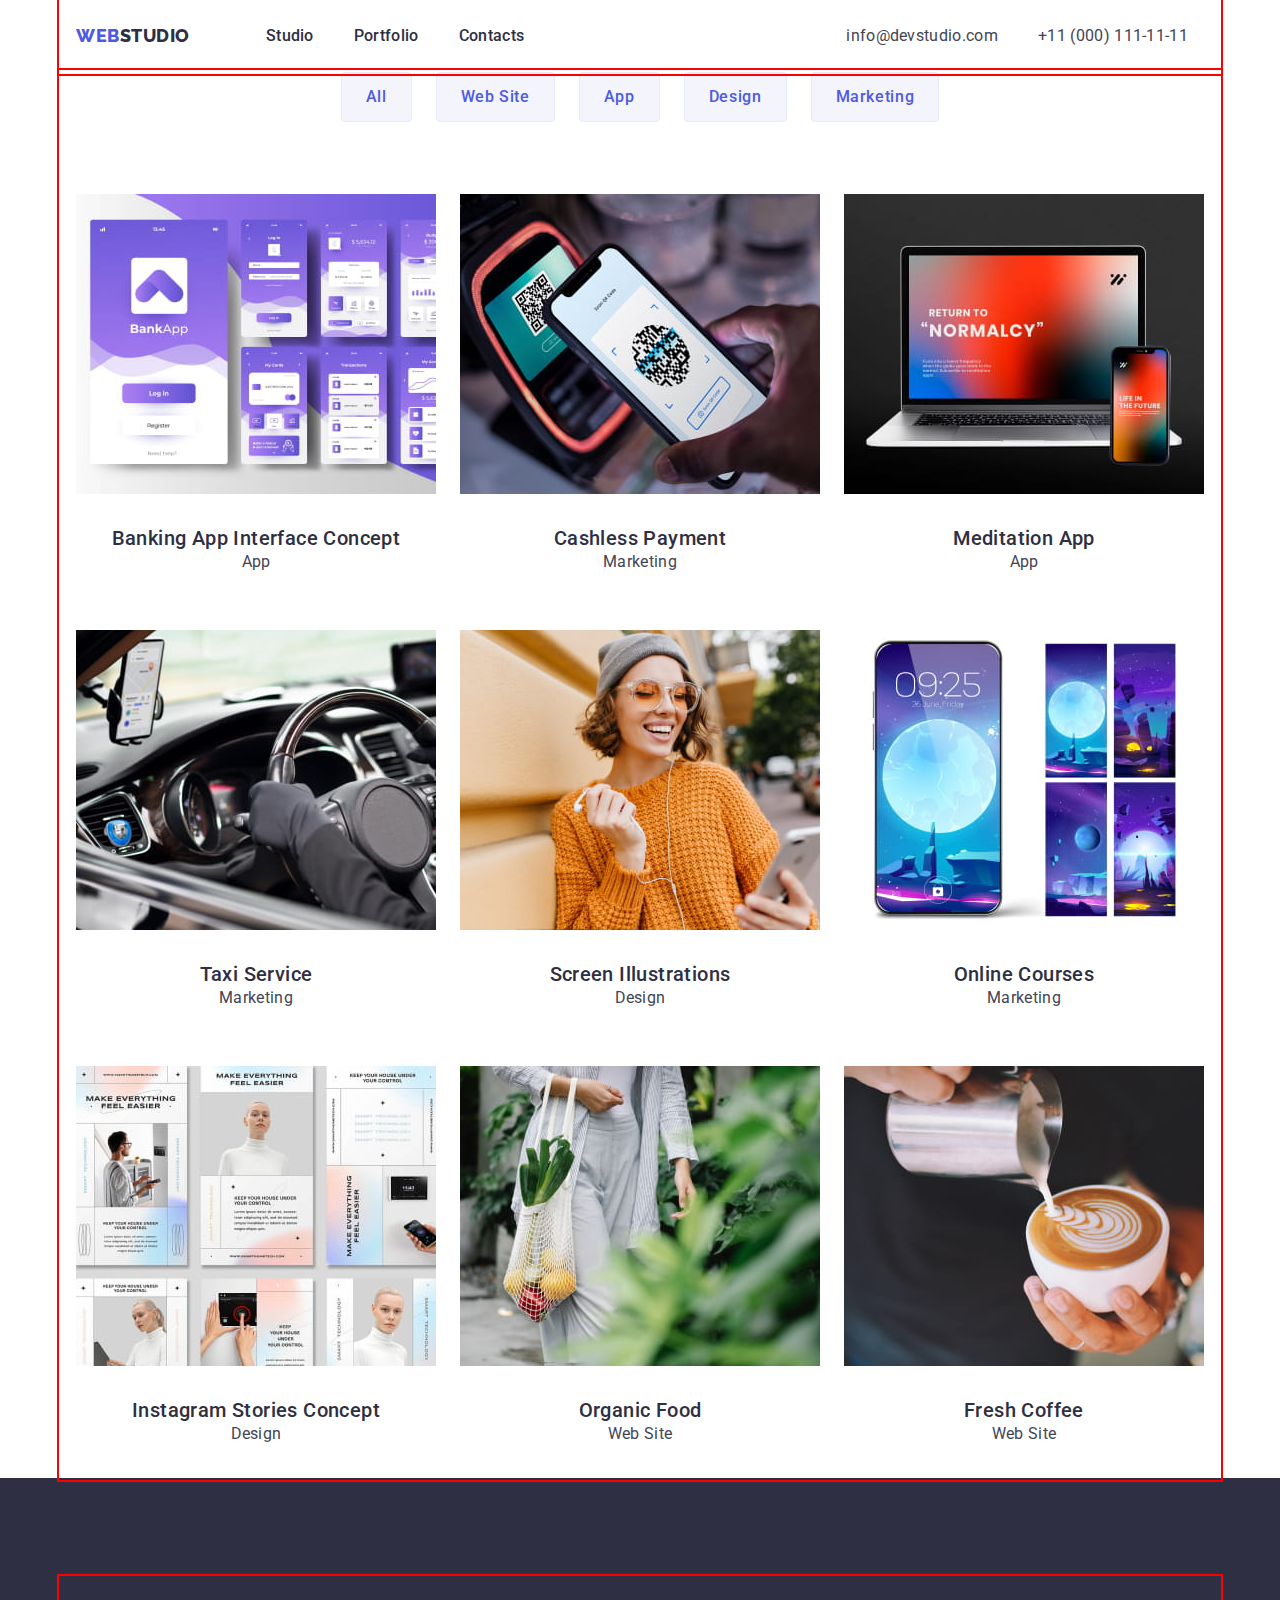
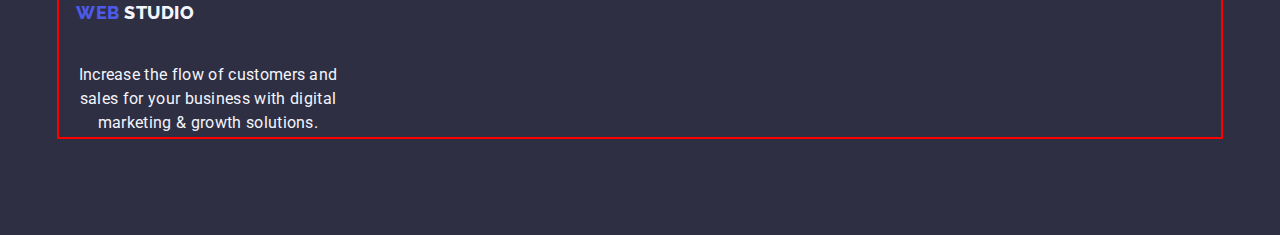
==== portfolio.html @ 3cdb034f "change4" ====
<!DOCTYPE html>
<html lang="en">
  <head>
    <meta charset="UTF-8" />
    <meta http-equiv="X-UA-Compatible" content="IE=edge" />
    <meta name="viewport" content="width=device-width, initial-scale=1.0" />
    <title>Portfolio</title>
    <link rel="stylesheet" href="./css/styles.css" />
    <link rel="preconnect" href="https://fonts.googleapis.com" />
    <link rel="preconnect" href="https://fonts.gstatic.com" crossorigin />
    <link
      href="https://fonts.googleapis.com/css2?family=Raleway:wght@800&family=Roboto:wght@400;500;700;900&display=swap"
      rel="stylesheet"
    />
    <link
      rel="stylesheet"
      href="https://cdnjs.cloudflare.com/ajax/libs/modern-normalize/1.1.0/modern-normalize.min.css"
    />
    <link rel="stylesheet" href="./css/styles.css" />
  </head>
  <body>
    <!-- header -->

    <header class="header">
      <div class="container header-container">
        <nav class="navigation">
          <a class="logo link" href="./index.html"
            >Web <span class="logo-name-two-part">Studio</span>
          </a>
          <ul class="list menu">
            <li><a class="link menu-item" href="./index.html">Studio</a></li>
            <li>
              <a class="link menu-item" href="./portfolio.html">Portfolio</a>
            </li>
            <li><a class="link menu-item" href="">Contacts</a></li>
          </ul>
        </nav>
        <address class="address">
          <ul class="list address-menu">
            <li>
              <a class="link address-menu-item" href="mailto:info@devstudio.com"
                >info@devstudio.com</a
              >
            </li>
            <li>
              <a class="link address-menu-item" href="tel:+110001111111"
                >+11 (000) 111-11-11</a
              >
            </li>
          </ul>
        </address>
      </div>
    </header>

    <!-- main content -->
    <main>
      <!-- what we can to do -->

      <section class="what-we-can-to-do section">
        <div class="container">
          <h1 class="subtitle-one" hidden>What we can to do</h1>
          <ul class="list menu-button">
            <li><button class="menu-button-item" type="button">All</button></li>
            <li>
              <button class="menu-button-item" type="button">Web Site</button>
            </li>
            <li><button class="menu-button-item" type="button">App</button></li>
            <li>
              <button class="menu-button-item" type="button">Design</button>
            </li>
            <li>
              <button class="menu-button-item" type="button">Marketing</button>
            </li>
          </ul>
          <!-- list one  -->
          <ul class="list card-set-menu portfolio-menu">
            <li class="card-set-item portfolio-item">
              <a class="link portfolio-link" href="./portfolio.html"
                ><img
                  src="./images/list-one/banking-app.jpg"
                  alt="banking-app"
                  width="360"
                  height="300"
                />
              </a>
              <div class="description-cards">
                <h2 class="subtitle-two">Banking App Interface Concept</h2>
                <p class="description">App</p>
              </div>
            </li>
            <li class="card-set-item portfolio-item">
              <a class="link portfolio-link" href="./portfolio.html"
                ><img
                  src="./images/list-one/cashless-payment.jpg"
                  alt="mobil phone and terminal"
                  width="360"
                  height="300"
                />
              </a>
              <div class="description-cards">
                <h2 class="subtitle-two">Cashless Payment</h2>
                <p class="description">Marketing</p>
              </div>
            </li>
            <li class="card-set-item portfolio-item">
              <a class="link portfolio-link" href="./portfolio.html"
                ><img
                  src="./images/list-one/meditation-app.jpg"
                  alt="computer and phone"
                  width="360"
                  height="300"
                />
              </a>
              <div class="description-cards">
                <h2 class="subtitle-two">Meditation App</h2>
                <p class="description">App</p>
              </div>
            </li>
            <!-- list two -->
            <li class="card-set-item portfolio-item">
              <a class="link" href="./portfolio.html"
                ><img
                  src="./images/list-two/taxi-service.jpg"
                  alt="taxi"
                  width="360"
                  height="300"
                />
              </a>
              <div class="description-cards">
                <h2 class="subtitle-two">Taxi Service</h2>
                <p class="description">Marketing</p>
              </div>
            </li>
            <li class="card-set-item portfolio-item">
              <a class="link" href="./portfolio.html"
                ><img
                  src="./images/list-two/screen-illustrations.jpg"
                  alt="mobil phone"
                  width="360"
                  height="300"
                />
              </a>
              <div class="description-cards">
                <h2 class="subtitle-two">Screen Illustrations</h2>
                <p class="description">Design</p>
              </div>
            </li>
            <li class="card-set-item portfolio-item">
              <a class="link" href="./portfolio.html"
                ><img
                  src="./images/list-two/online-courses.jpg"
                  alt="woman with phonewidtn "
                  width="360"
                  height="300"
                />
              </a>
              <div class="description-cards">
                <h2 class="subtitle-two">Online Courses</h2>
                <p class="description">Marketing</p>
              </div>
            </li>
            <!-- list three -->
            <li class="card-set-item portfolio-item">
              <a class="link" href="./portfolio.html"
                ><img
                  src="./images/list-three/instagram-stories-concept.jpg"
                  alt="insta stories"
                  width="360"
                  height="300"
                />
              </a>
              <div class="description-cards">
                <h2 class="subtitle-two">Instagram Stories Concept</h2>
                <p class="description">Design</p>
              </div>
            </li>
            <li class="card-set-item portfolio-item">
              <a class="link" href="./portfolio.html"
                ><img
                  src="./images/list-three/organic-food.jpg"
                  alt="woman with food"
                  width="360"
                  height="300"
                />
              </a>
              <div class="description-cards">
                <h2 class="subtitle-two">Organic Food</h2>
                <p class="description">Web Site</p>
              </div>
            </li>

            <li class="card-set-item portfolio-item">
              <a class="link" href="./portfolio.html"
                ><img
                  src="./images/list-three/fresh-coffee.jpg"
                  alt=" cup of cofee"
                  width="360"
                  height="300"
                />
              </a>
              <div class="description-cards">
                <h2 class="subtitle-two">Fresh Coffee</h2>
                <p class="description">Web Site</p>
              </div>
            </li>
          </ul>
        </div>
      </section>
    </main>
    <!-- footer -->

    <footer class="footer">
      <div class="container">
        <a class="link logo logo-footer" href="./index.html"
          >Web <span class="logo-name-two-part-down">Studio</span>
        </a>
        <p class="description description-footer">
          Increase the flow of customers and sales for your business with
          digital marketing & growth solutions.
        </p>
      </div>
    </footer>
  </body>
</html>
---- css/styles.css ----
:root {
  --primary-font: "Roboto", sans-serif;
  --primary-color: #434455;
  --accent-color: #404bbf;
  --background-color-site: #ffffff;
  --logo-color-part-one: #4d5ae5;
  --logo-color-part-two-top: #2e2f42;
  --logo-color-part-two-down: #f4f4fd;
  --background-color-hero-section: #2e2f42;
  --buttom-portfolio-text-color: #4d5ae5;
  --buttom-portfolio-background-color: #f4f4fd;
  --border-buttoms-color: #e7e9fc;
  --indent: 24px;
  --item: 3;
}
body {
  font-family: var(--primary-font);
  color: var(--primary-color);
  background-color: var(--background-color-site);
}
h1,
h2,
h3,
h4,
h5,
h6,
p {
  margin: 0;
}
img {
  display: block;
}
.list {
  list-style: none;
  padding: 0;
  margin: 0;
}

.link {
  text-decoration: none;
}
/********************************************************** components ****************************************************/

.card-set-menu {
  display: flex;
  flex-wrap: wrap;
  gap: var(--indent);
}
.card-set-item {
  flex-basis: calc((100%- var(--indent) * var(--item)-1) / (var(--item)));
}

.container {
  width: 1158px;
  padding-right: 15px;
  padding-left: 15px;
  margin: 0 auto;
  outline: 2px solid red;
  outline-offset: 2px;
}

.subtitle-second {
  font-weight: 700;
  font-size: 36px;
  line-height: 1.11;
  text-align: center;
  letter-spacing: 0.02em;
  text-transform: capitalize;
  color: var(--logo-color-part-two-top);
  margin-bottom: 72px;
}
.subtitle-three {
  font-weight: 500;
  font-size: 20px;
  line-height: 1.2;
  letter-spacing: 0.02em;
  color: var(--logo-color-part-two-top);
  margin-bottom: 8px;
  text-align: center;
}
.description {
  font-weight: 400;
  font-size: 16px;
  line-height: 1.5;
  letter-spacing: 0.02em;
  color: var(--primary-color);
  text-align: center;
}
.description-cards {
  padding-top: 32px;
  padding-bottom: 32px;
  padding-left: 16px;
  padding-right: 16px;
}
/* ********************************************************header ******************************************************/
.header-container {
  display: flex;
  align-items: center;
}
.header-container {
  display: flex;
  align-items: center;
  border-bottom: 1px var(--border-buttoms-color);
}

.logo {
  font-family: "Raleway", sans-serif;
  font-weight: 800;
  font-size: 18px;
  line-height: 1.17;
  display: flex;
  align-items: center;
  letter-spacing: 0.03em;
  text-transform: uppercase;
  color: var(--logo-color-part-one);
  padding-top: 24px;
  padding-bottom: 24px;
}
.logo-name-two-part {
  color: var(--logo-color-part-two-top);
}

.logo {
  display: flex;
  align-items: center;
  margin-right: 76px;
}

.navigation {
  display: flex;
  align-items: center;
  margin-right: 322px;
}
.menu {
  display: flex;
  align-items: center;
  gap: 40px;
  padding-top: 24px;
  padding-bottom: 24px;
}
.menu-item {
  font-weight: 500;
  font-style: normal;
  font-size: 16px;
  line-height: 1.5;
  letter-spacing: 0.02em;
  color: var(--background-color-hero-section);
}
.menu-item:hover,
.menu-item:focus {
  color: var(--accent-color);
}

.address {
  font-style: normal;
  padding-top: 24px;
  padding-bottom: 24px;
}

.address-menu-item {
  font-weight: 400;
  font-size: 16px;
  line-height: 1.5;
  letter-spacing: 0.02em;
  color: var(--primary-color);
}
.address-menu-item:hover,
.address-menu-item:focus {
  color: var(--accent-color);
}
.address-menu {
  display: flex;
  align-items: center;
  gap: 40px;
}

/* **********************************************************main *****************************************************/
/* **********************************************************hero**************************************************** */
.hero {
  text-align: center;
  background-color: var(--background-color-hero-section);
  padding-top: 188px;
  padding-bottom: 188px;
}
.hero-name {
  font-weight: 700;
  font-size: 56px;
  line-height: 1.07;
  letter-spacing: 0.02em;
  color: var(--background-color-site);
  margin-top: 0;
  margin-bottom: 48px;
  max-width: 496px;
  margin-left: auto;
  margin-right: auto;
}
.modal-button {
  font-family: var(--primary-font);
  font-weight: 500;
  font-size: 16px;
  line-height: 1.5;
  letter-spacing: 0.04em;
  color: var(--background-color-site);
  background-color: var(--buttom-portfolio-text-color);
  cursor: pointer;
  min-width: 169px;
  min-height: 56px;
  border-radius: 4px;
  padding: 16px 32px;
  height: 56px;
  border: none;
  display: block;
  margin-left: auto;
  margin-right: auto;
}
.modal-button:hover,
.modal-button:focus {
  background-color: var(--accent-color);
}
/****************************************************section two***********************************************/
.company-characteristics {
  padding-top: 120px;
  padding-bottom: 120px;
}
.menu-characteristics {
  display: flex;
  align-items: center;
  gap: var(--indent);
}
.menu-item-characteristics {
  width: 264px;
}
/**************************** section thre*************************************************************/
.menu-what-we-are-doing {
  display: flex;
  align-items: center;
  gap: 24px;
}
/* ***********************************************section four *********************************************************/
.our-team {
  background-color: var(--logo-color-part-two-down);
  padding-top: 120px;
  padding-bottom: 120px;
}
.our-team-menu {
  display: flex;
  align-items: center;
}
.our-team-menu-item {
  width: 264px;
  border-radius: 0px 0px 4px 4px;
}
.our-team-img {
  margin-bottom: 32px;
}

/* *********************************************************footer *****************************************************/
.footer {
  background-color: var(--background-color-hero-section);
  padding-top: 100px;
  padding-bottom: 100px;
}
.description-footer {
  color: var(--logo-color-part-two-down);
  width: 264px;
}
.logo-name-two-part-down {
  color: var(--logo-color-part-two-down);
}
.our-team-menu-item {
  background-color: var(--background-color-site);
}
.logo-footer {
  margin-bottom: 16px;
  display: inline-block;
}
////////////////////////////////////////////////////////////page portfolio/////////////////////////////////////////// /
/****************************************** main ***************************************************************** */
.what-we-can-to-do {
  padding-top: 96px;
  padding-bottom: 120px;
}
.menu-button {
  display: flex;
  justify-content: center;
  min-width: 568px;
  margin-left: auto;
  margin-right: auto;
  margin-bottom: 72px;
  gap: 24px;
}
.menu-button-item {
  font-family: var(--primary-font);
  font-weight: 500;
  font-size: 16px;
  line-height: 1.5;
  text-align: center;
  letter-spacing: 0.04em;
  cursor: pointer;
  color: var(--buttom-portfolio-text-color);
  background-color: var(--buttom-portfolio-background-color);
  border-radius: 4px;
  padding: 12px 24px;
  border: 1px solid var(--border-buttoms-color);
}
.menu-button-item:hover,
.menu-button-item:focus {
  color: var(--background-color-site);
  background: var(--accent-color);
}
.subtitle-two {
  font-weight: 500;
  font-size: 20px;
  line-height: 24px;
  letter-spacing: 0.02em;
  color: #2e2f42;
  text-align: center;
}
.portfolio-menu {
  gap: 48px, 24px;
}
---- css/styles.css ----
:root {
  --primary-font: "Roboto", sans-serif;
  --primary-color: #434455;
  --accent-color: #404bbf;
  --background-color-site: #ffffff;
  --logo-color-part-one: #4d5ae5;
  --logo-color-part-two-top: #2e2f42;
  --logo-color-part-two-down: #f4f4fd;
  --background-color-hero-section: #2e2f42;
  --buttom-portfolio-text-color: #4d5ae5;
  --buttom-portfolio-background-color: #f4f4fd;
  --border-buttoms-color: #e7e9fc;
  --indent: 24px;
  --item: 3;
}
body {
  font-family: var(--primary-font);
  color: var(--primary-color);
  background-color: var(--background-color-site);
}
h1,
h2,
h3,
h4,
h5,
h6,
p {
  margin: 0;
}
img {
  display: block;
}
.list {
  list-style: none;
  padding: 0;
  margin: 0;
}

.link {
  text-decoration: none;
}
/********************************************************** components ****************************************************/

.card-set-menu {
  display: flex;
  flex-wrap: wrap;
  gap: var(--indent);
}
.card-set-item {
  flex-basis: calc((100%- var(--indent) * var(--item)-1) / (var(--item)));
}

.container {
  width: 1158px;
  padding-right: 15px;
  padding-left: 15px;
  margin: 0 auto;
  outline: 2px solid red;
  outline-offset: 2px;
}

.subtitle-second {
  font-weight: 700;
  font-size: 36px;
  line-height: 1.11;
  text-align: center;
  letter-spacing: 0.02em;
  text-transform: capitalize;
  color: var(--logo-color-part-two-top);
  margin-bottom: 72px;
}
.subtitle-three {
  font-weight: 500;
  font-size: 20px;
  line-height: 1.2;
  letter-spacing: 0.02em;
  color: var(--logo-color-part-two-top);
  margin-bottom: 8px;
  text-align: center;
}
.description {
  font-weight: 400;
  font-size: 16px;
  line-height: 1.5;
  letter-spacing: 0.02em;
  color: var(--primary-color);
  text-align: center;
}
.description-cards {
  padding-top: 32px;
  padding-bottom: 32px;
  padding-left: 16px;
  padding-right: 16px;
}
/* ********************************************************header ******************************************************/
.header-container {
  display: flex;
  align-items: center;
}
.header-container {
  display: flex;
  align-items: center;
  border-bottom: 1px var(--border-buttoms-color);
}

.logo {
  font-family: "Raleway", sans-serif;
  font-weight: 800;
  font-size: 18px;
  line-height: 1.17;
  display: flex;
  align-items: center;
  letter-spacing: 0.03em;
  text-transform: uppercase;
  color: var(--logo-color-part-one);
  padding-top: 24px;
  padding-bottom: 24px;
}
.logo-name-two-part {
  color: var(--logo-color-part-two-top);
}

.logo {
  display: flex;
  align-items: center;
  margin-right: 76px;
}

.navigation {
  display: flex;
  align-items: center;
  margin-right: 322px;
}
.menu {
  display: flex;
  align-items: center;
  gap: 40px;
  padding-top: 24px;
  padding-bottom: 24px;
}
.menu-item {
  font-weight: 500;
  font-style: normal;
  font-size: 16px;
  line-height: 1.5;
  letter-spacing: 0.02em;
  color: var(--background-color-hero-section);
}
.menu-item:hover,
.menu-item:focus {
  color: var(--accent-color);
}

.address {
  font-style: normal;
  padding-top: 24px;
  padding-bottom: 24px;
}

.address-menu-item {
  font-weight: 400;
  font-size: 16px;
  line-height: 1.5;
  letter-spacing: 0.02em;
  color: var(--primary-color);
}
.address-menu-item:hover,
.address-menu-item:focus {
  color: var(--accent-color);
}
.address-menu {
  display: flex;
  align-items: center;
  gap: 40px;
}

/* **********************************************************main *****************************************************/
/* **********************************************************hero**************************************************** */
.hero {
  text-align: center;
  background-color: var(--background-color-hero-section);
  padding-top: 188px;
  padding-bottom: 188px;
}
.hero-name {
  font-weight: 700;
  font-size: 56px;
  line-height: 1.07;
  letter-spacing: 0.02em;
  color: var(--background-color-site);
  margin-top: 0;
  margin-bottom: 48px;
  max-width: 496px;
  margin-left: auto;
  margin-right: auto;
}
.modal-button {
  font-family: var(--primary-font);
  font-weight: 500;
  font-size: 16px;
  line-height: 1.5;
  letter-spacing: 0.04em;
  color: var(--background-color-site);
  background-color: var(--buttom-portfolio-text-color);
  cursor: pointer;
  min-width: 169px;
  min-height: 56px;
  border-radius: 4px;
  padding: 16px 32px;
  height: 56px;
  border: none;
  display: block;
  margin-left: auto;
  margin-right: auto;
}
.modal-button:hover,
.modal-button:focus {
  background-color: var(--accent-color);
}
/****************************************************section two***********************************************/
.company-characteristics {
  padding-top: 120px;
  padding-bottom: 120px;
}
.menu-characteristics {
  display: flex;
  align-items: center;
  gap: var(--indent);
}
.menu-item-characteristics {
  width: 264px;
}
/**************************** section thre*************************************************************/
.menu-what-we-are-doing {
  display: flex;
  align-items: center;
  gap: 24px;
}
/* ***********************************************section four *********************************************************/
.our-team {
  background-color: var(--logo-color-part-two-down);
  padding-top: 120px;
  padding-bottom: 120px;
}
.our-team-menu {
  display: flex;
  align-items: center;
}
.our-team-menu-item {
  width: 264px;
  border-radius: 0px 0px 4px 4px;
}
.our-team-img {
  margin-bottom: 32px;
}

/* *********************************************************footer *****************************************************/
.footer {
  background-color: var(--background-color-hero-section);
  padding-top: 100px;
  padding-bottom: 100px;
}
.description-footer {
  color: var(--logo-color-part-two-down);
  width: 264px;
}
.logo-name-two-part-down {
  color: var(--logo-color-part-two-down);
}
.our-team-menu-item {
  background-color: var(--background-color-site);
}
.logo-footer {
  margin-bottom: 16px;
  display: inline-block;
}
////////////////////////////////////////////////////////////page portfolio/////////////////////////////////////////// /
/****************************************** main ***************************************************************** */
.what-we-can-to-do {
  padding-top: 96px;
  padding-bottom: 120px;
}
.menu-button {
  display: flex;
  justify-content: center;
  min-width: 568px;
  margin-left: auto;
  margin-right: auto;
  margin-bottom: 72px;
  gap: 24px;
}
.menu-button-item {
  font-family: var(--primary-font);
  font-weight: 500;
  font-size: 16px;
  line-height: 1.5;
  text-align: center;
  letter-spacing: 0.04em;
  cursor: pointer;
  color: var(--buttom-portfolio-text-color);
  background-color: var(--buttom-portfolio-background-color);
  border-radius: 4px;
  padding: 12px 24px;
  border: 1px solid var(--border-buttoms-color);
}
.menu-button-item:hover,
.menu-button-item:focus {
  color: var(--background-color-site);
  background: var(--accent-color);
}
.subtitle-two {
  font-weight: 500;
  font-size: 20px;
  line-height: 24px;
  letter-spacing: 0.02em;
  color: #2e2f42;
  text-align: center;
}
.portfolio-menu {
  gap: 48px, 24px;
}
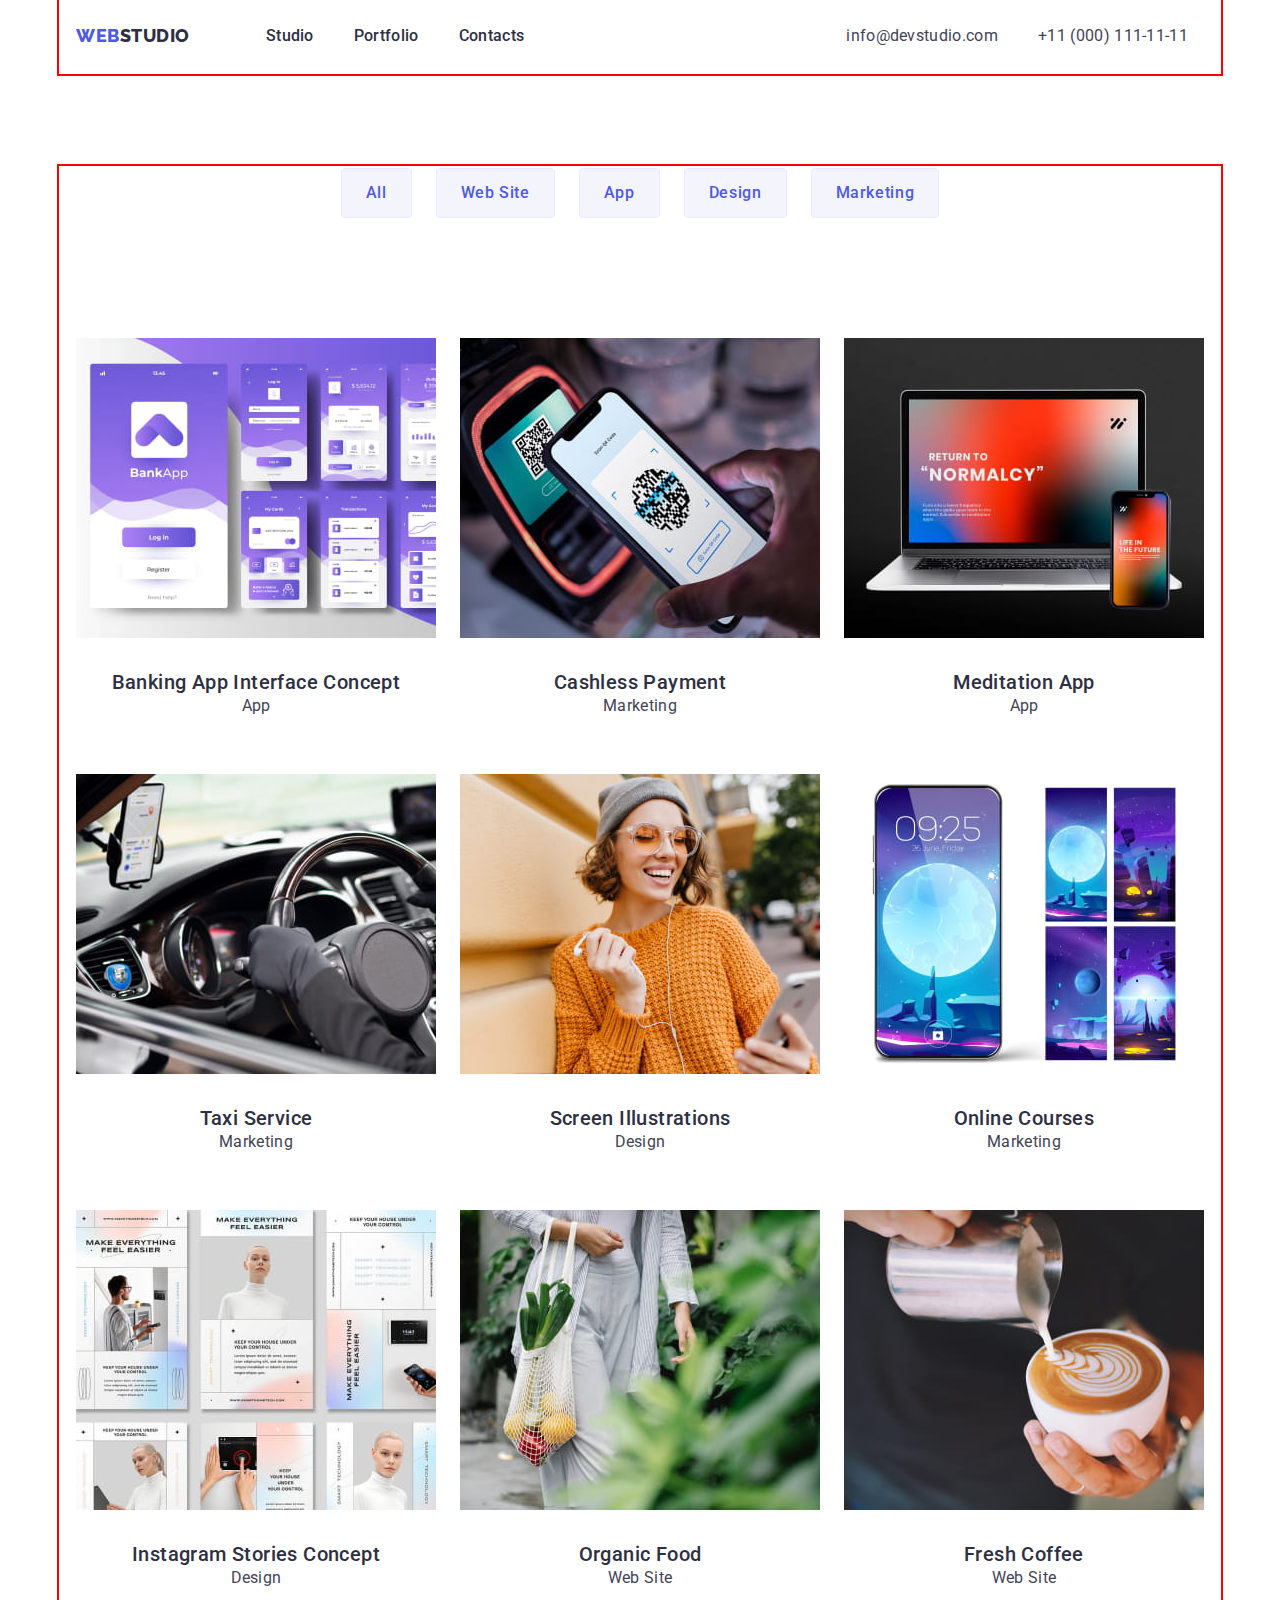
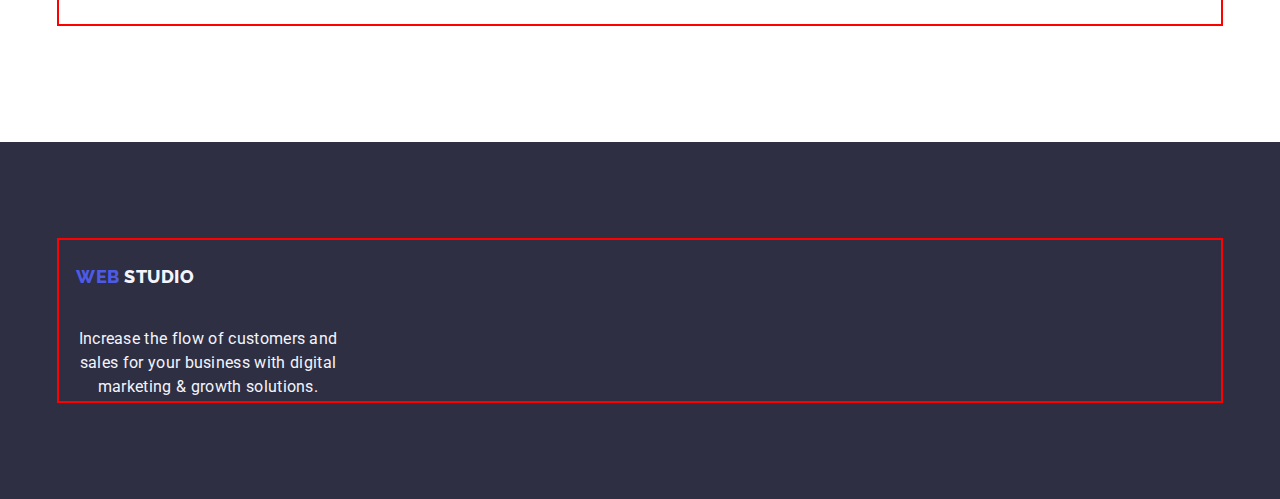
==== commit 2d6c1c91: "change5" ====
--- a/portfolio.html
+++ b/portfolio.html
@@ -56,7 +56,7 @@
     <main>
       <!-- what we can to do -->
 
-      <section class="what-we-can-to-do section">
+      <section class="only-one section" >
         <div class="container">
           <h1 class="subtitle-one" hidden>What we can to do</h1>
           <ul class="list menu-button">
@@ -160,7 +160,7 @@
               </div>
             </li>
             <!-- list three -->
-            <li class="card-set-item portfolio-item">
+           <li class="card-set-item portfolio-item">
               <a class="link" href="./portfolio.html"
                 ><img
                   src="./images/list-three/instagram-stories-concept.jpg"
@@ -202,7 +202,7 @@
                 <h2 class="subtitle-two">Fresh Coffee</h2>
                 <p class="description">Web Site</p>
               </div>
-            </li>
+                        </li>
           </ul>
         </div>
       </section>
--- a/css/styles.css
+++ b/css/styles.css
@@ -274,9 +274,9 @@
   margin-bottom: 16px;
   display: inline-block;
 }
-////////////////////////////////////////////////////////////page portfolio/////////////////////////////////////////// /
+/* *****************************************************page portfilio**************************************** */
 /****************************************** main ***************************************************************** */
-.what-we-can-to-do {
+.only-one{
   padding-top: 96px;
   padding-bottom: 120px;
 }
@@ -287,8 +287,7 @@
   margin-left: auto;
   margin-right: auto;
   margin-bottom: 72px;
-  gap: 24px;
-}
+  gap: 24px; }
 .menu-button-item {
   font-family: var(--primary-font);
   font-weight: 500;
@@ -302,11 +301,14 @@
   border-radius: 4px;
   padding: 12px 24px;
   border: 1px solid var(--border-buttoms-color);
-}
+  margin-bottom: 48px;
+}
+
 .menu-button-item:hover,
 .menu-button-item:focus {
   color: var(--background-color-site);
   background: var(--accent-color);
+  border: 1px solid var(-border-buttoms-color);
 }
 .subtitle-two {
   font-weight: 500;
@@ -316,6 +318,4 @@
   color: #2e2f42;
   text-align: center;
 }
-.portfolio-menu {
-  gap: 48px, 24px;
-}
+
--- a/css/styles.css
+++ b/css/styles.css
@@ -274,9 +274,9 @@
   margin-bottom: 16px;
   display: inline-block;
 }
-////////////////////////////////////////////////////////////page portfolio/////////////////////////////////////////// /
+/* *****************************************************page portfilio**************************************** */
 /****************************************** main ***************************************************************** */
-.what-we-can-to-do {
+.only-one{
   padding-top: 96px;
   padding-bottom: 120px;
 }
@@ -287,8 +287,7 @@
   margin-left: auto;
   margin-right: auto;
   margin-bottom: 72px;
-  gap: 24px;
-}
+  gap: 24px; }
 .menu-button-item {
   font-family: var(--primary-font);
   font-weight: 500;
@@ -302,11 +301,14 @@
   border-radius: 4px;
   padding: 12px 24px;
   border: 1px solid var(--border-buttoms-color);
-}
+  margin-bottom: 48px;
+}
+
 .menu-button-item:hover,
 .menu-button-item:focus {
   color: var(--background-color-site);
   background: var(--accent-color);
+  border: 1px solid var(-border-buttoms-color);
 }
 .subtitle-two {
   font-weight: 500;
@@ -316,6 +318,4 @@
   color: #2e2f42;
   text-align: center;
 }
-.portfolio-menu {
-  gap: 48px, 24px;
-}
+
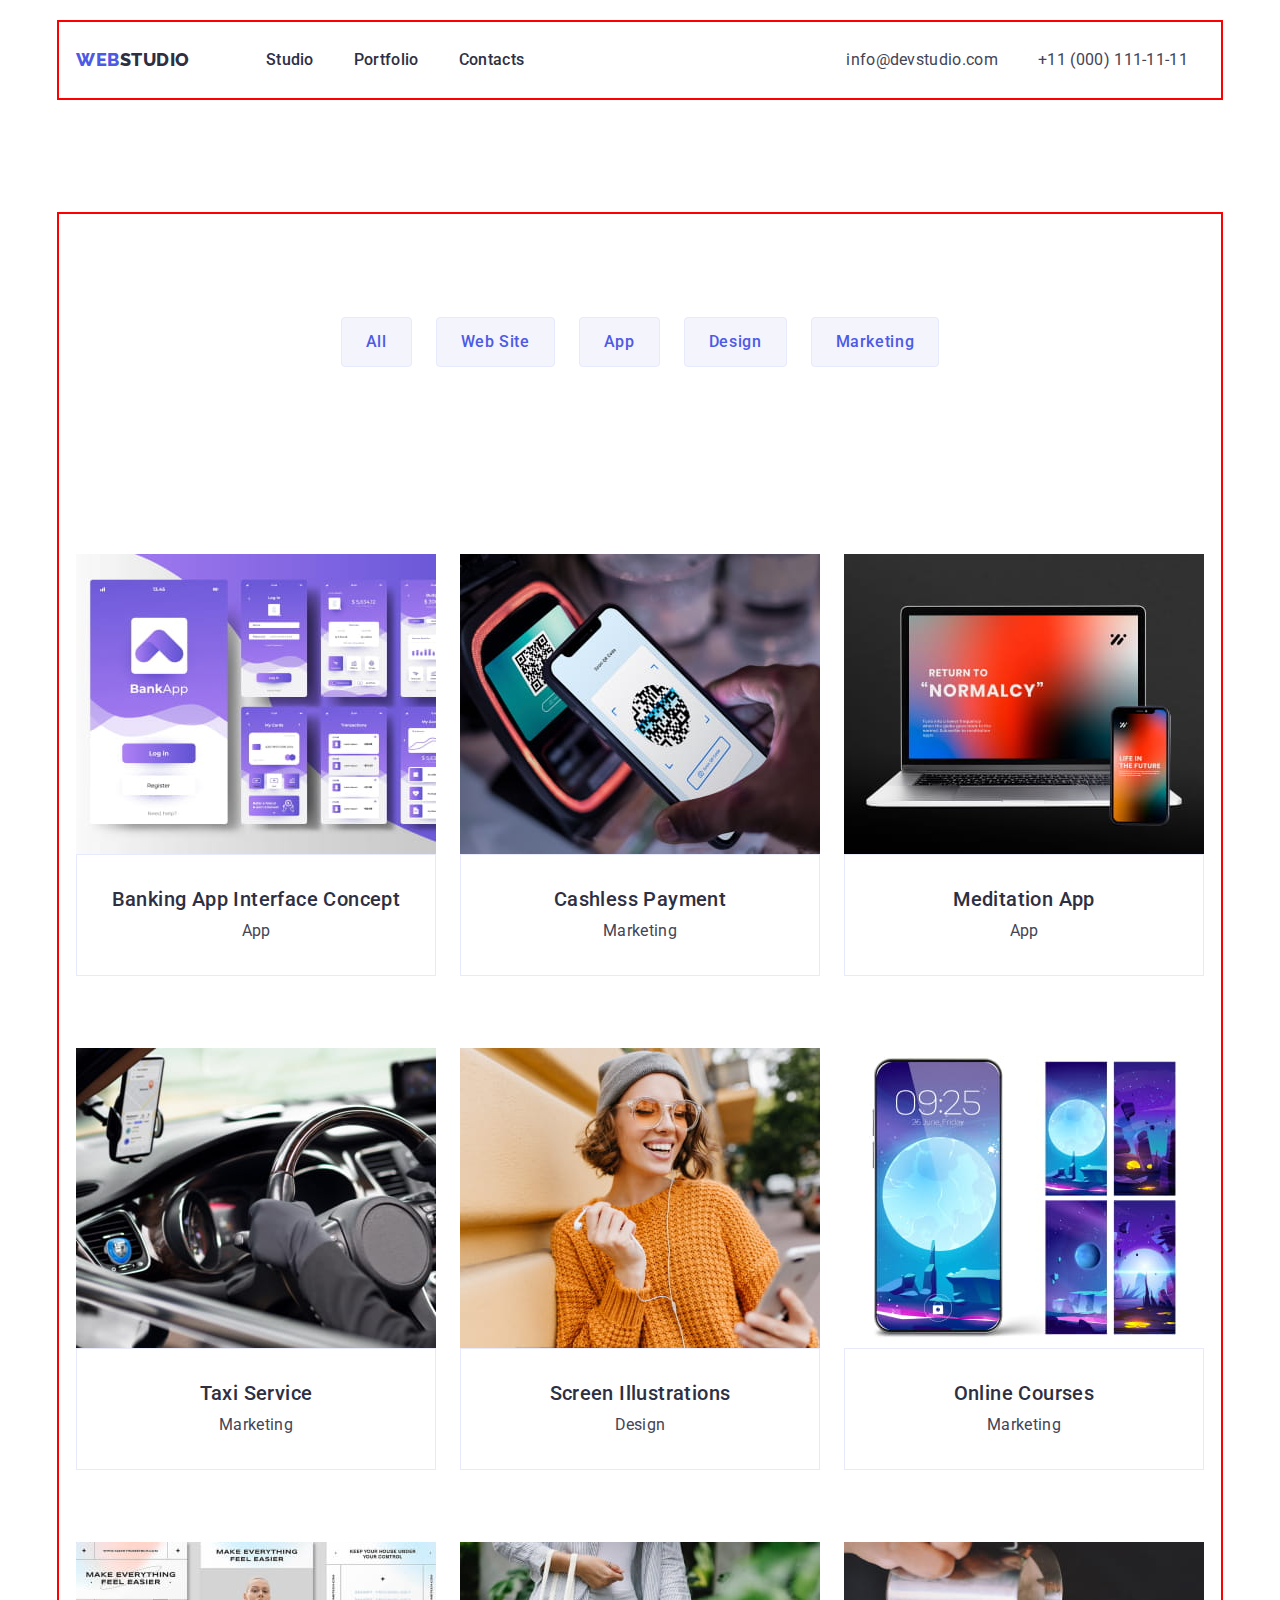
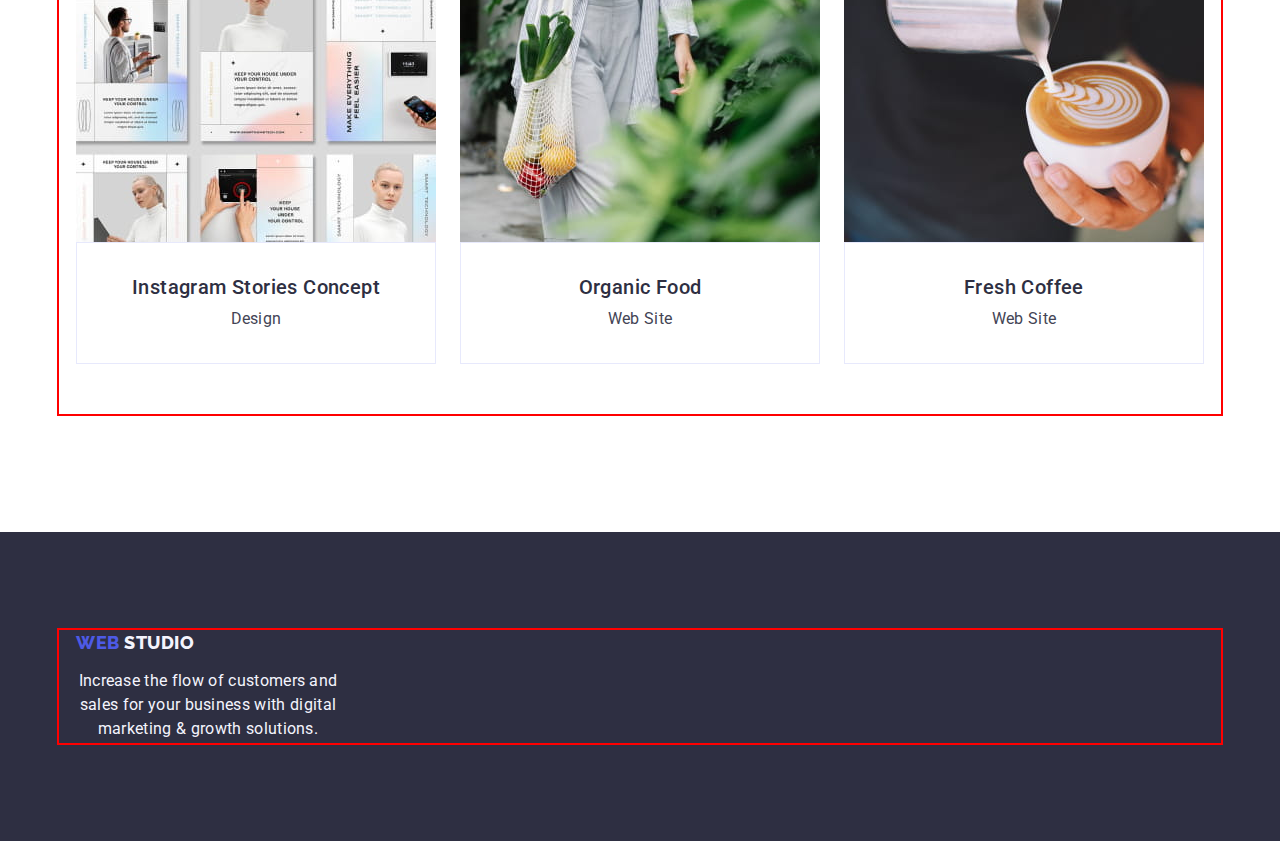
==== commit 5ac22738: "change 6" ====
--- a/portfolio.html
+++ b/portfolio.html
@@ -83,7 +83,7 @@
                   height="300"
                 />
               </a>
-              <div class="description-cards">
+              <div class="description-cards portfolio-cards">
                 <h2 class="subtitle-two">Banking App Interface Concept</h2>
                 <p class="description">App</p>
               </div>
@@ -97,7 +97,7 @@
                   height="300"
                 />
               </a>
-              <div class="description-cards">
+              <div class="description-cards portfolio-cards">
                 <h2 class="subtitle-two">Cashless Payment</h2>
                 <p class="description">Marketing</p>
               </div>
@@ -111,7 +111,7 @@
                   height="300"
                 />
               </a>
-              <div class="description-cards">
+              <div class="description-cards portfolio-cards">
                 <h2 class="subtitle-two">Meditation App</h2>
                 <p class="description">App</p>
               </div>
@@ -126,7 +126,7 @@
                   height="300"
                 />
               </a>
-              <div class="description-cards">
+              <div class="description-cards portfolio-cards">
                 <h2 class="subtitle-two">Taxi Service</h2>
                 <p class="description">Marketing</p>
               </div>
@@ -140,7 +140,7 @@
                   height="300"
                 />
               </a>
-              <div class="description-cards">
+              <div class="description-cards portfolio-cards">
                 <h2 class="subtitle-two">Screen Illustrations</h2>
                 <p class="description">Design</p>
               </div>
@@ -154,7 +154,7 @@
                   height="300"
                 />
               </a>
-              <div class="description-cards">
+              <div class="description-cards portfolio-cards">
                 <h2 class="subtitle-two">Online Courses</h2>
                 <p class="description">Marketing</p>
               </div>
@@ -169,7 +169,7 @@
                   height="300"
                 />
               </a>
-              <div class="description-cards">
+              <div class="description-cards portfolio-cards">
                 <h2 class="subtitle-two">Instagram Stories Concept</h2>
                 <p class="description">Design</p>
               </div>
@@ -183,7 +183,7 @@
                   height="300"
                 />
               </a>
-              <div class="description-cards">
+              <div class="description-cards portfolio-cards">
                 <h2 class="subtitle-two">Organic Food</h2>
                 <p class="description">Web Site</p>
               </div>
@@ -198,7 +198,7 @@
                   height="300"
                 />
               </a>
-              <div class="description-cards">
+              <div class="description-cards portfolio-cards">
                 <h2 class="subtitle-two">Fresh Coffee</h2>
                 <p class="description">Web Site</p>
               </div>
--- a/css/styles.css
+++ b/css/styles.css
@@ -93,6 +93,11 @@
   padding-right: 16px;
 }
 /* ********************************************************header ******************************************************/
+.header{
+  border-bottom: 1px var(--border-buttoms-color);
+  padding-top: 24px;
+  padding-bottom: 24px;
+}
 .header-container {
   display: flex;
   align-items: center;
@@ -100,7 +105,7 @@
 .header-container {
   display: flex;
   align-items: center;
-  border-bottom: 1px var(--border-buttoms-color);
+  
 }
 
 .logo {
@@ -113,8 +118,7 @@
   letter-spacing: 0.03em;
   text-transform: uppercase;
   color: var(--logo-color-part-one);
-  padding-top: 24px;
-  padding-bottom: 24px;
+  
 }
 .logo-name-two-part {
   color: var(--logo-color-part-two-top);
@@ -135,8 +139,7 @@
   display: flex;
   align-items: center;
   gap: 40px;
-  padding-top: 24px;
-  padding-bottom: 24px;
+  
 }
 .menu-item {
   font-weight: 500;
@@ -231,6 +234,9 @@
   width: 264px;
 }
 /**************************** section thre*************************************************************/
+.what-we-are-doing{
+  padding-bottom: 120px;
+}
 .menu-what-we-are-doing {
   display: flex;
   align-items: center;
@@ -287,7 +293,9 @@
   margin-left: auto;
   margin-right: auto;
   margin-bottom: 72px;
-  gap: 24px; }
+  gap: 24px; 
+padding-top: 101px;
+padding-bottom: 67px;}
 .menu-button-item {
   font-family: var(--primary-font);
   font-weight: 500;
@@ -308,7 +316,7 @@
 .menu-button-item:focus {
   color: var(--background-color-site);
   background: var(--accent-color);
-  border: 1px solid var(-border-buttoms-color);
+  border: 1px solid var(--border-buttoms-color)
 }
 .subtitle-two {
   font-weight: 500;
@@ -317,5 +325,15 @@
   letter-spacing: 0.02em;
   color: #2e2f42;
   text-align: center;
-}
-
+  margin-bottom: 8px;
+}
+
+.portfolio-item{
+  gap: 24px;
+  margin-bottom: 48px;
+  
+  border-top: none;
+    }
+    .portfolio-cards{
+      border: 1px solid #e7e9fc;
+    }
--- a/css/styles.css
+++ b/css/styles.css
@@ -93,6 +93,11 @@
   padding-right: 16px;
 }
 /* ********************************************************header ******************************************************/
+.header{
+  border-bottom: 1px var(--border-buttoms-color);
+  padding-top: 24px;
+  padding-bottom: 24px;
+}
 .header-container {
   display: flex;
   align-items: center;
@@ -100,7 +105,7 @@
 .header-container {
   display: flex;
   align-items: center;
-  border-bottom: 1px var(--border-buttoms-color);
+  
 }
 
 .logo {
@@ -113,8 +118,7 @@
   letter-spacing: 0.03em;
   text-transform: uppercase;
   color: var(--logo-color-part-one);
-  padding-top: 24px;
-  padding-bottom: 24px;
+  
 }
 .logo-name-two-part {
   color: var(--logo-color-part-two-top);
@@ -135,8 +139,7 @@
   display: flex;
   align-items: center;
   gap: 40px;
-  padding-top: 24px;
-  padding-bottom: 24px;
+  
 }
 .menu-item {
   font-weight: 500;
@@ -231,6 +234,9 @@
   width: 264px;
 }
 /**************************** section thre*************************************************************/
+.what-we-are-doing{
+  padding-bottom: 120px;
+}
 .menu-what-we-are-doing {
   display: flex;
   align-items: center;
@@ -287,7 +293,9 @@
   margin-left: auto;
   margin-right: auto;
   margin-bottom: 72px;
-  gap: 24px; }
+  gap: 24px; 
+padding-top: 101px;
+padding-bottom: 67px;}
 .menu-button-item {
   font-family: var(--primary-font);
   font-weight: 500;
@@ -308,7 +316,7 @@
 .menu-button-item:focus {
   color: var(--background-color-site);
   background: var(--accent-color);
-  border: 1px solid var(-border-buttoms-color);
+  border: 1px solid var(--border-buttoms-color)
 }
 .subtitle-two {
   font-weight: 500;
@@ -317,5 +325,15 @@
   letter-spacing: 0.02em;
   color: #2e2f42;
   text-align: center;
-}
-
+  margin-bottom: 8px;
+}
+
+.portfolio-item{
+  gap: 24px;
+  margin-bottom: 48px;
+  
+  border-top: none;
+    }
+    .portfolio-cards{
+      border: 1px solid #e7e9fc;
+    }
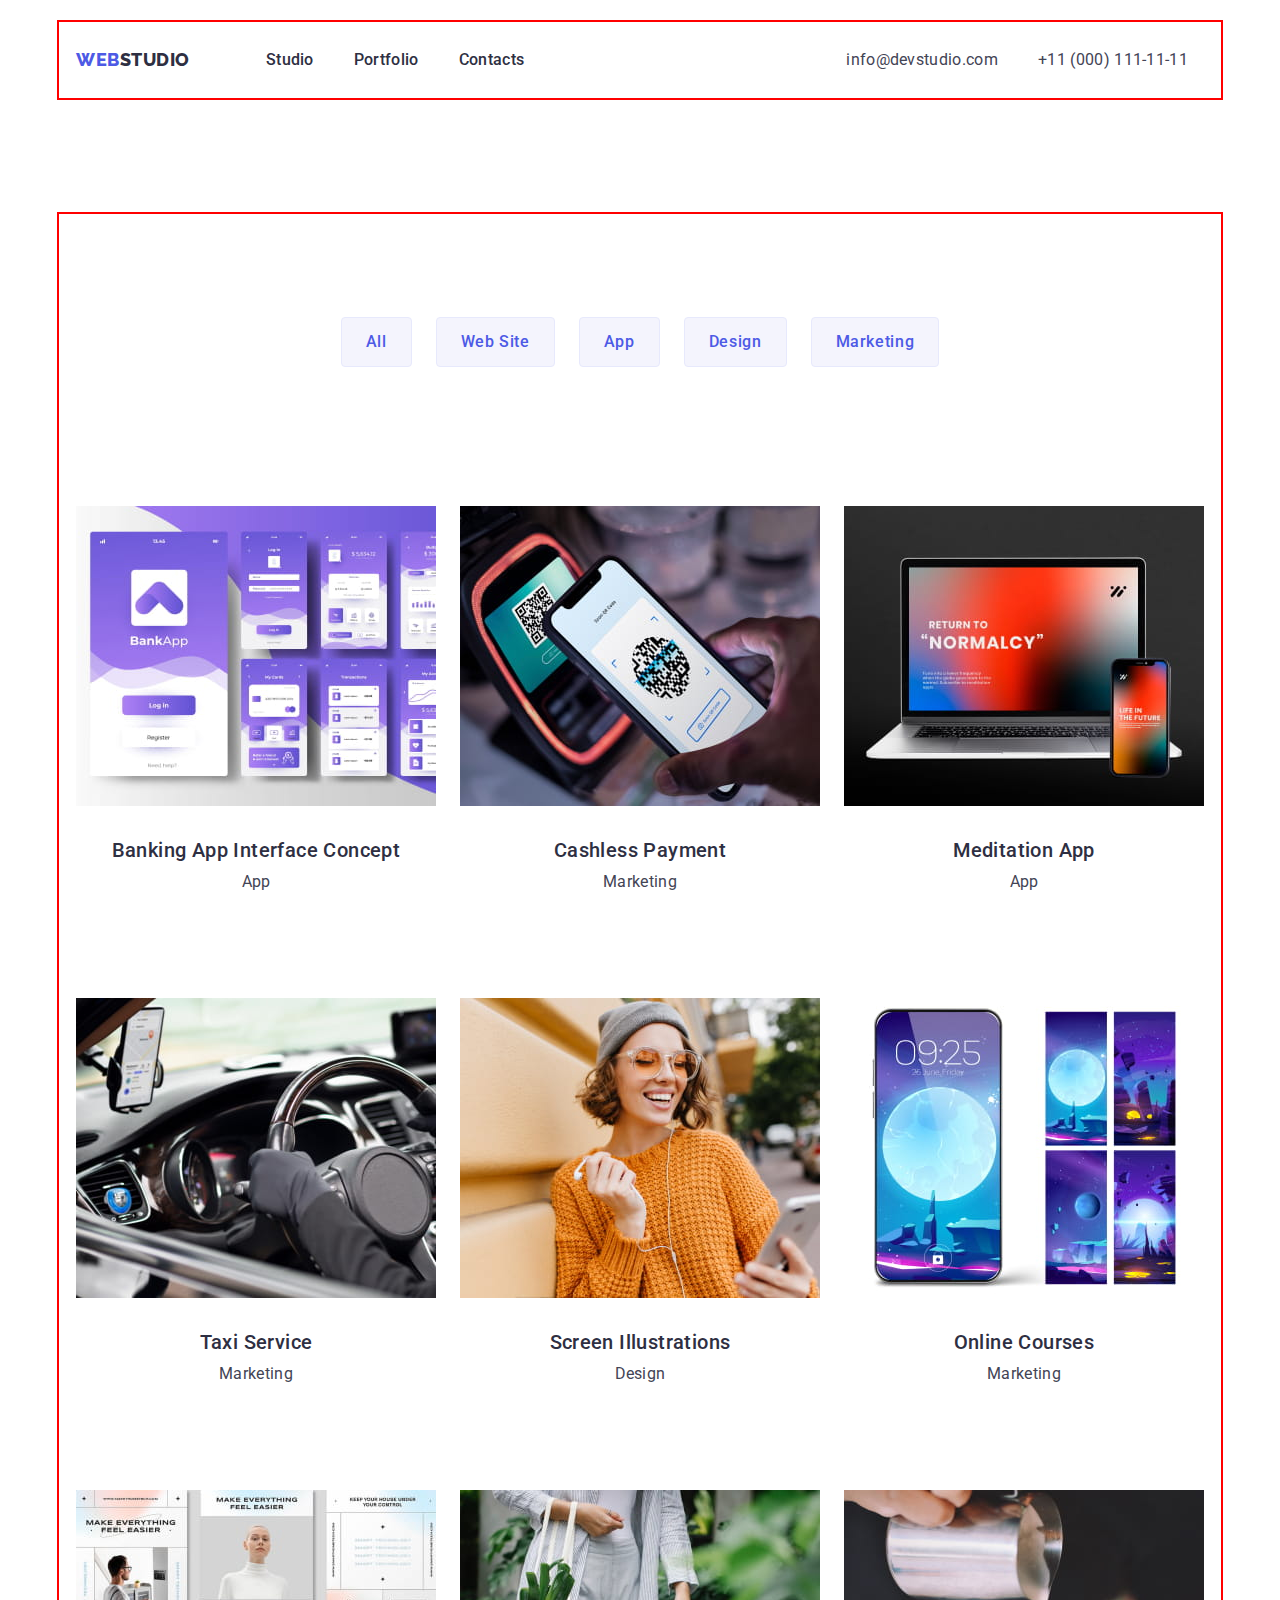
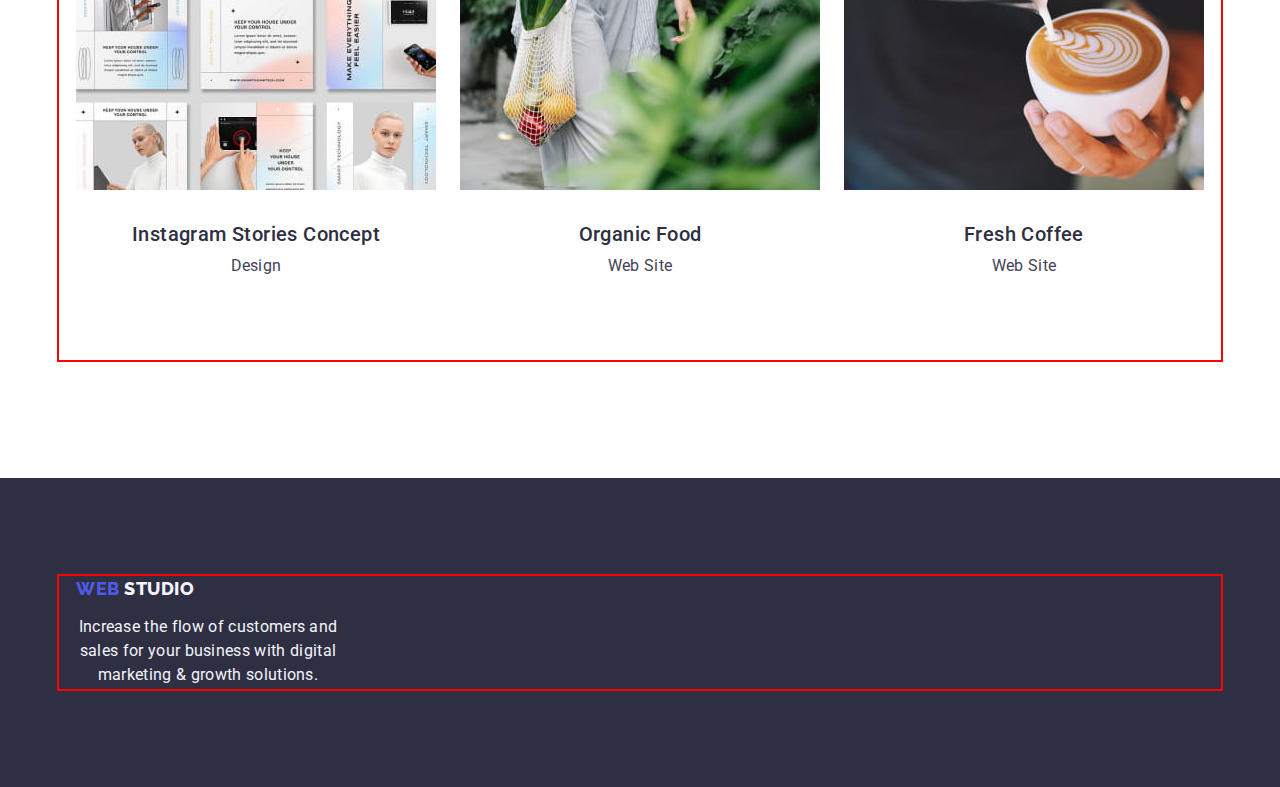
==== commit 44b680a2: "change100" ====
--- a/portfolio.html
+++ b/portfolio.html
@@ -83,7 +83,7 @@
                   height="300"
                 />
               </a>
-              <div class="description-cards portfolio-cards">
+              <div class=" portfolio-cards">
                 <h2 class="subtitle-two">Banking App Interface Concept</h2>
                 <p class="description">App</p>
               </div>
@@ -97,7 +97,7 @@
                   height="300"
                 />
               </a>
-              <div class="description-cards portfolio-cards">
+              <div class=" portfolio-cards">
                 <h2 class="subtitle-two">Cashless Payment</h2>
                 <p class="description">Marketing</p>
               </div>
@@ -111,7 +111,7 @@
                   height="300"
                 />
               </a>
-              <div class="description-cards portfolio-cards">
+              <div class=" portfolio-cards">
                 <h2 class="subtitle-two">Meditation App</h2>
                 <p class="description">App</p>
               </div>
@@ -126,7 +126,7 @@
                   height="300"
                 />
               </a>
-              <div class="description-cards portfolio-cards">
+              <div class=" portfolio-cards">
                 <h2 class="subtitle-two">Taxi Service</h2>
                 <p class="description">Marketing</p>
               </div>
@@ -140,7 +140,7 @@
                   height="300"
                 />
               </a>
-              <div class="description-cards portfolio-cards">
+              <div class=" portfolio-cards">
                 <h2 class="subtitle-two">Screen Illustrations</h2>
                 <p class="description">Design</p>
               </div>
@@ -154,7 +154,7 @@
                   height="300"
                 />
               </a>
-              <div class="description-cards portfolio-cards">
+              <div class=" portfolio-cards">
                 <h2 class="subtitle-two">Online Courses</h2>
                 <p class="description">Marketing</p>
               </div>
@@ -169,7 +169,7 @@
                   height="300"
                 />
               </a>
-              <div class="description-cards portfolio-cards">
+              <div class=" portfolio-cards">
                 <h2 class="subtitle-two">Instagram Stories Concept</h2>
                 <p class="description">Design</p>
               </div>
@@ -183,7 +183,7 @@
                   height="300"
                 />
               </a>
-              <div class="description-cards portfolio-cards">
+              <div class=" portfolio-cards">
                 <h2 class="subtitle-two">Organic Food</h2>
                 <p class="description">Web Site</p>
               </div>
@@ -198,7 +198,7 @@
                   height="300"
                 />
               </a>
-              <div class="description-cards portfolio-cards">
+              <div class=" portfolio-cards">
                 <h2 class="subtitle-two">Fresh Coffee</h2>
                 <p class="description">Web Site</p>
               </div>
--- a/css/styles.css
+++ b/css/styles.css
@@ -86,17 +86,13 @@
   color: var(--primary-color);
   text-align: center;
 }
-.description-cards {
-  padding-top: 32px;
-  padding-bottom: 32px;
-  padding-left: 16px;
-  padding-right: 16px;
-}
+
 /* ********************************************************header ******************************************************/
 .header{
   border-bottom: 1px var(--border-buttoms-color);
   padding-top: 24px;
   padding-bottom: 24px;
+  
 }
 .header-container {
   display: flex;
@@ -259,7 +255,12 @@
 .our-team-img {
   margin-bottom: 32px;
 }
-
+.description-cards {
+  padding-top: 32px;
+  padding-bottom: 32px;
+  padding-left: 16px;
+  padding-right: 16px;
+}
 /* *********************************************************footer *****************************************************/
 .footer {
   background-color: var(--background-color-hero-section);
@@ -310,13 +311,18 @@
   padding: 12px 24px;
   border: 1px solid var(--border-buttoms-color);
   margin-bottom: 48px;
-}
+  }
+
+  .menu-button-item:nth-last-child(-n+3) {
+    margin-bottom: 0px
+  }
 
 .menu-button-item:hover,
 .menu-button-item:focus {
   color: var(--background-color-site);
   background: var(--accent-color);
   border: 1px solid var(--border-buttoms-color)
+  border: 1px solid transparent;
 }
 .subtitle-two {
   font-weight: 500;
@@ -335,5 +341,10 @@
   border-top: none;
     }
     .portfolio-cards{
-      border: 1px solid #e7e9fc;
+      border: 1px var(--border-buttoms-color);
+      padding-top: 32px;
+      padding-bottom: 32px;
+      padding-left: 16px;
+      padding-right: 16px;
+      
     }
--- a/css/styles.css
+++ b/css/styles.css
@@ -86,17 +86,13 @@
   color: var(--primary-color);
   text-align: center;
 }
-.description-cards {
-  padding-top: 32px;
-  padding-bottom: 32px;
-  padding-left: 16px;
-  padding-right: 16px;
-}
+
 /* ********************************************************header ******************************************************/
 .header{
   border-bottom: 1px var(--border-buttoms-color);
   padding-top: 24px;
   padding-bottom: 24px;
+  
 }
 .header-container {
   display: flex;
@@ -259,7 +255,12 @@
 .our-team-img {
   margin-bottom: 32px;
 }
-
+.description-cards {
+  padding-top: 32px;
+  padding-bottom: 32px;
+  padding-left: 16px;
+  padding-right: 16px;
+}
 /* *********************************************************footer *****************************************************/
 .footer {
   background-color: var(--background-color-hero-section);
@@ -310,13 +311,18 @@
   padding: 12px 24px;
   border: 1px solid var(--border-buttoms-color);
   margin-bottom: 48px;
-}
+  }
+
+  .menu-button-item:nth-last-child(-n+3) {
+    margin-bottom: 0px
+  }
 
 .menu-button-item:hover,
 .menu-button-item:focus {
   color: var(--background-color-site);
   background: var(--accent-color);
   border: 1px solid var(--border-buttoms-color)
+  border: 1px solid transparent;
 }
 .subtitle-two {
   font-weight: 500;
@@ -335,5 +341,10 @@
   border-top: none;
     }
     .portfolio-cards{
-      border: 1px solid #e7e9fc;
+      border: 1px var(--border-buttoms-color);
+      padding-top: 32px;
+      padding-bottom: 32px;
+      padding-left: 16px;
+      padding-right: 16px;
+      
     }
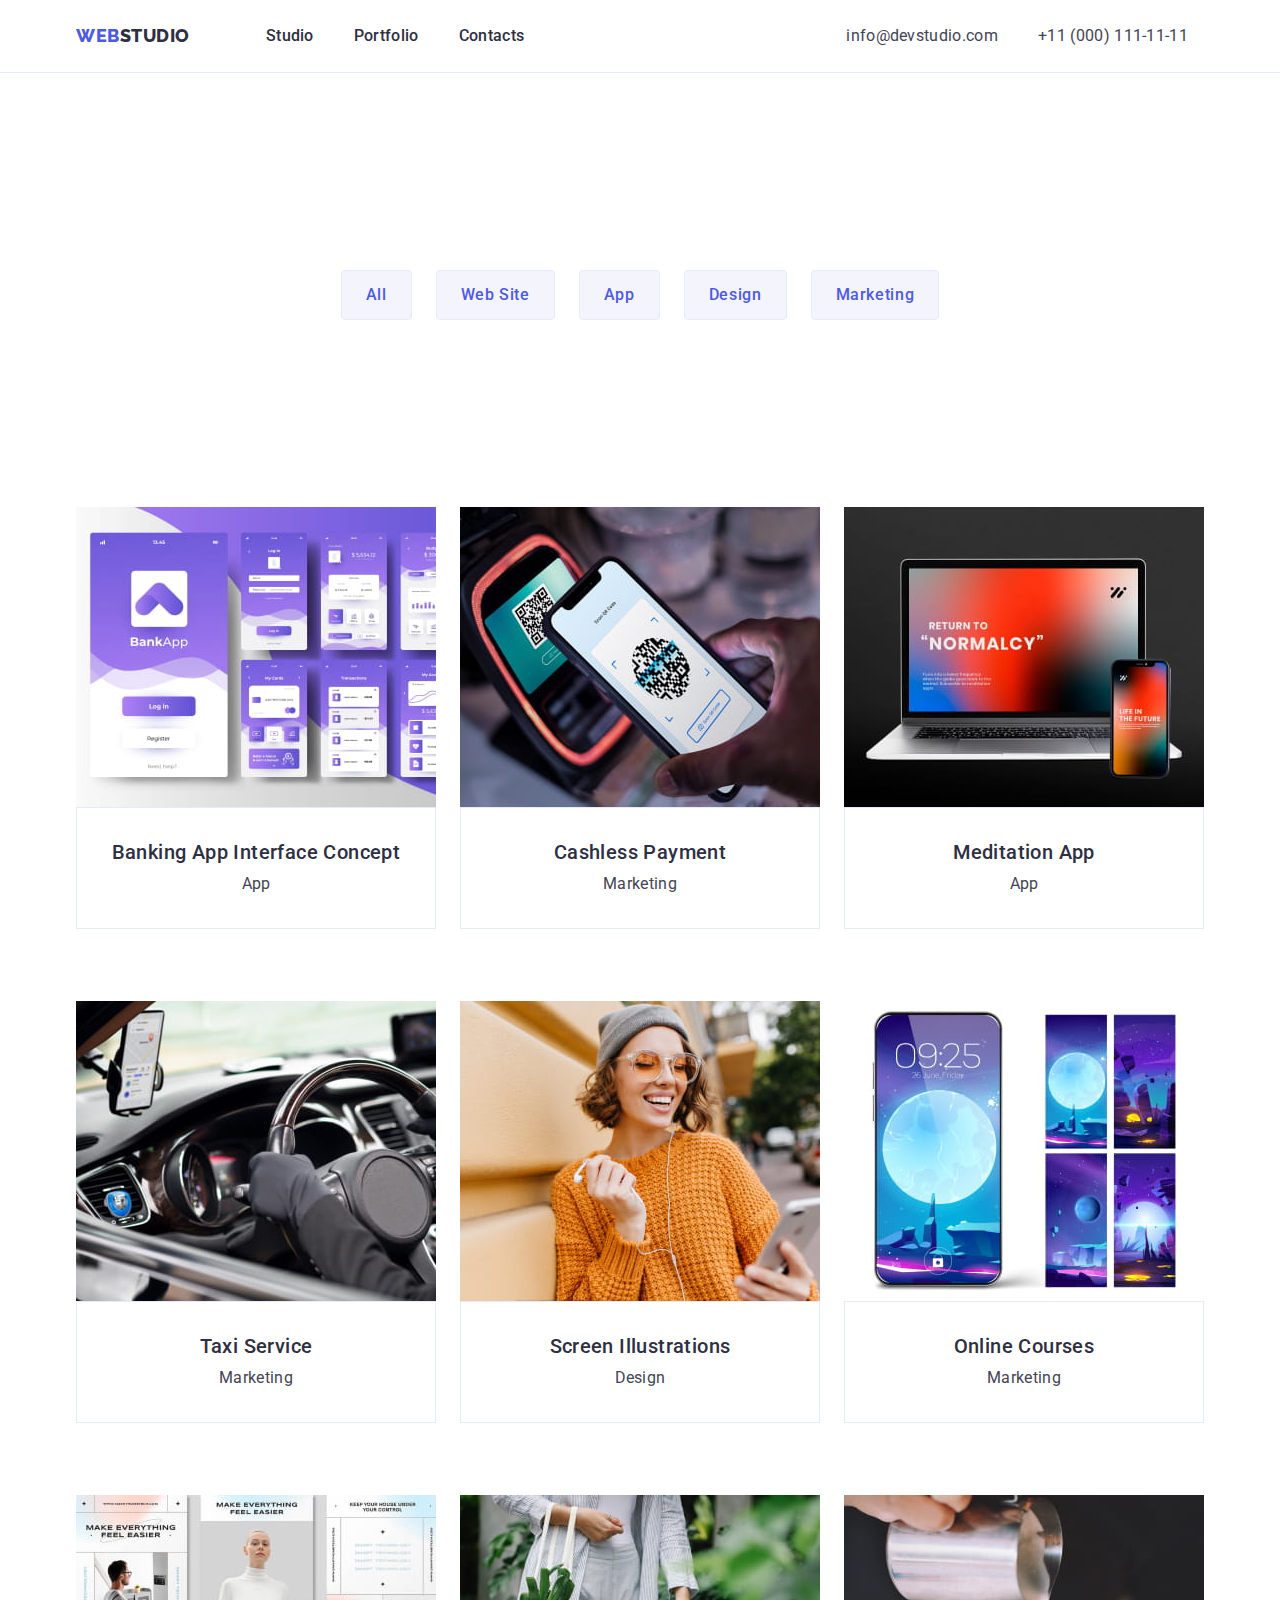
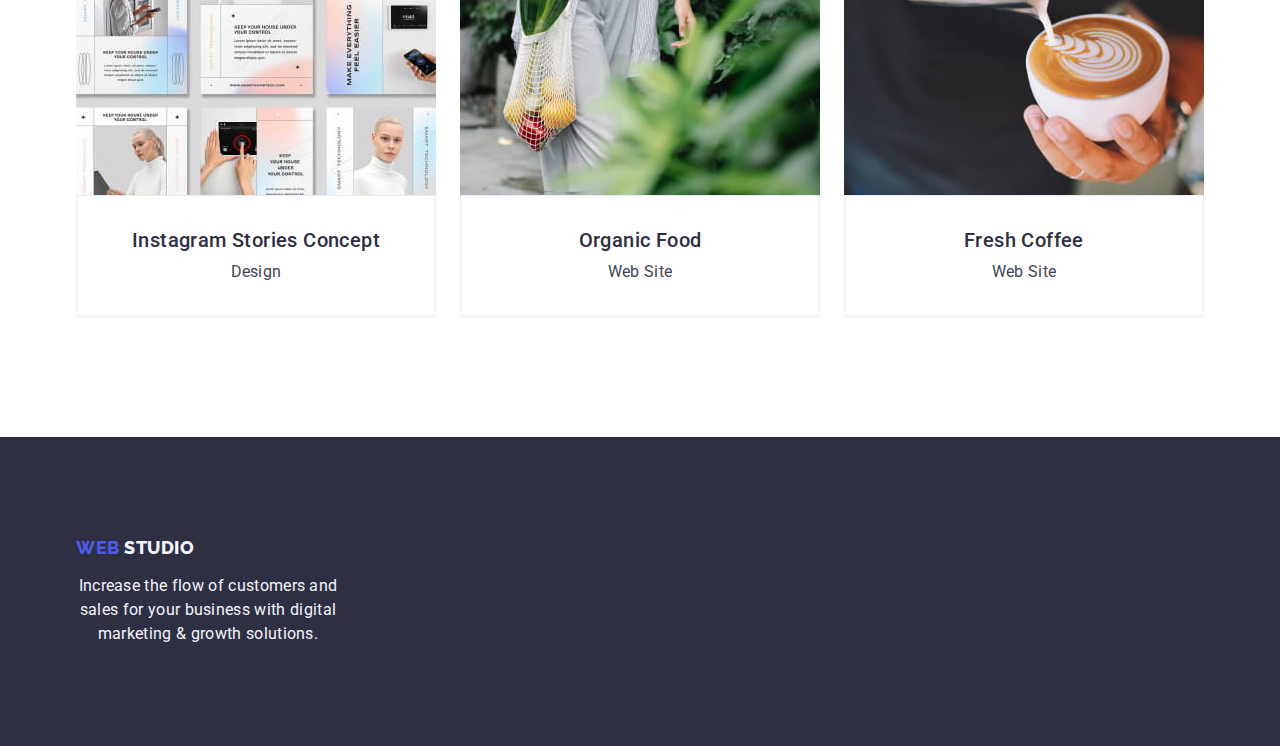
==== commit 6d1a568c: "change121" ====
--- a/portfolio.html
+++ b/portfolio.html
@@ -16,7 +16,7 @@
       rel="stylesheet"
       href="https://cdnjs.cloudflare.com/ajax/libs/modern-normalize/1.1.0/modern-normalize.min.css"
     />
-    <link rel="stylesheet" href="./css/styles.css" />
+     <link rel="stylesheet" href="./css/styles.css" />
   </head>
   <body>
     <!-- header -->
--- a/css/styles.css
+++ b/css/styles.css
@@ -55,9 +55,7 @@
   padding-right: 15px;
   padding-left: 15px;
   margin: 0 auto;
-  outline: 2px solid red;
-  outline-offset: 2px;
-}
+  }
 
 .subtitle-second {
   font-weight: 700;
@@ -88,21 +86,15 @@
 }
 
 /* ********************************************************header ******************************************************/
-.header{
-  border-bottom: 1px var(--border-buttoms-color);
-  padding-top: 24px;
-  padding-bottom: 24px;
-  
-}
+ .header{
+  background: #FFFFFF;
+border-bottom: 1px solid #E7E9FC;
+ }
 .header-container {
   display: flex;
   align-items: center;
-}
-.header-container {
-  display: flex;
-  align-items: center;
-  
-}
+    }
+
 
 .logo {
   font-family: "Raleway", sans-serif;
@@ -130,6 +122,8 @@
   display: flex;
   align-items: center;
   margin-right: 322px;
+  padding-top: 24px;
+  padding-bottom: 24px;
 }
 .menu {
   display: flex;
@@ -313,15 +307,13 @@
   margin-bottom: 48px;
   }
 
-  .menu-button-item:nth-last-child(-n+3) {
-    margin-bottom: 0px
-  }
+  
 
 .menu-button-item:hover,
 .menu-button-item:focus {
   color: var(--background-color-site);
   background: var(--accent-color);
-  border: 1px solid var(--border-buttoms-color)
+  border: 1px solid var(--border-buttoms-color);
   border: 1px solid transparent;
 }
 .subtitle-two {
@@ -335,16 +327,19 @@
 }
 
 .portfolio-item{
-  gap: 24px;
+  
   margin-bottom: 48px;
   
   border-top: none;
     }
+    .portfolio-item:nth-last-child(-n+3) {
+      margin-bottom: 0px
+    }
     .portfolio-cards{
-      border: 1px var(--border-buttoms-color);
-      padding-top: 32px;
+            padding-top: 32px;
       padding-bottom: 32px;
       padding-left: 16px;
       padding-right: 16px;
+      border: 1px solid var(--border-buttoms-color);
       
     }
--- a/css/styles.css
+++ b/css/styles.css
@@ -55,9 +55,7 @@
   padding-right: 15px;
   padding-left: 15px;
   margin: 0 auto;
-  outline: 2px solid red;
-  outline-offset: 2px;
-}
+  }
 
 .subtitle-second {
   font-weight: 700;
@@ -88,21 +86,15 @@
 }
 
 /* ********************************************************header ******************************************************/
-.header{
-  border-bottom: 1px var(--border-buttoms-color);
-  padding-top: 24px;
-  padding-bottom: 24px;
-  
-}
+ .header{
+  background: #FFFFFF;
+border-bottom: 1px solid #E7E9FC;
+ }
 .header-container {
   display: flex;
   align-items: center;
-}
-.header-container {
-  display: flex;
-  align-items: center;
-  
-}
+    }
+
 
 .logo {
   font-family: "Raleway", sans-serif;
@@ -130,6 +122,8 @@
   display: flex;
   align-items: center;
   margin-right: 322px;
+  padding-top: 24px;
+  padding-bottom: 24px;
 }
 .menu {
   display: flex;
@@ -313,15 +307,13 @@
   margin-bottom: 48px;
   }
 
-  .menu-button-item:nth-last-child(-n+3) {
-    margin-bottom: 0px
-  }
+  
 
 .menu-button-item:hover,
 .menu-button-item:focus {
   color: var(--background-color-site);
   background: var(--accent-color);
-  border: 1px solid var(--border-buttoms-color)
+  border: 1px solid var(--border-buttoms-color);
   border: 1px solid transparent;
 }
 .subtitle-two {
@@ -335,16 +327,19 @@
 }
 
 .portfolio-item{
-  gap: 24px;
+  
   margin-bottom: 48px;
   
   border-top: none;
     }
+    .portfolio-item:nth-last-child(-n+3) {
+      margin-bottom: 0px
+    }
     .portfolio-cards{
-      border: 1px var(--border-buttoms-color);
-      padding-top: 32px;
+            padding-top: 32px;
       padding-bottom: 32px;
       padding-left: 16px;
       padding-right: 16px;
+      border: 1px solid var(--border-buttoms-color);
       
     }
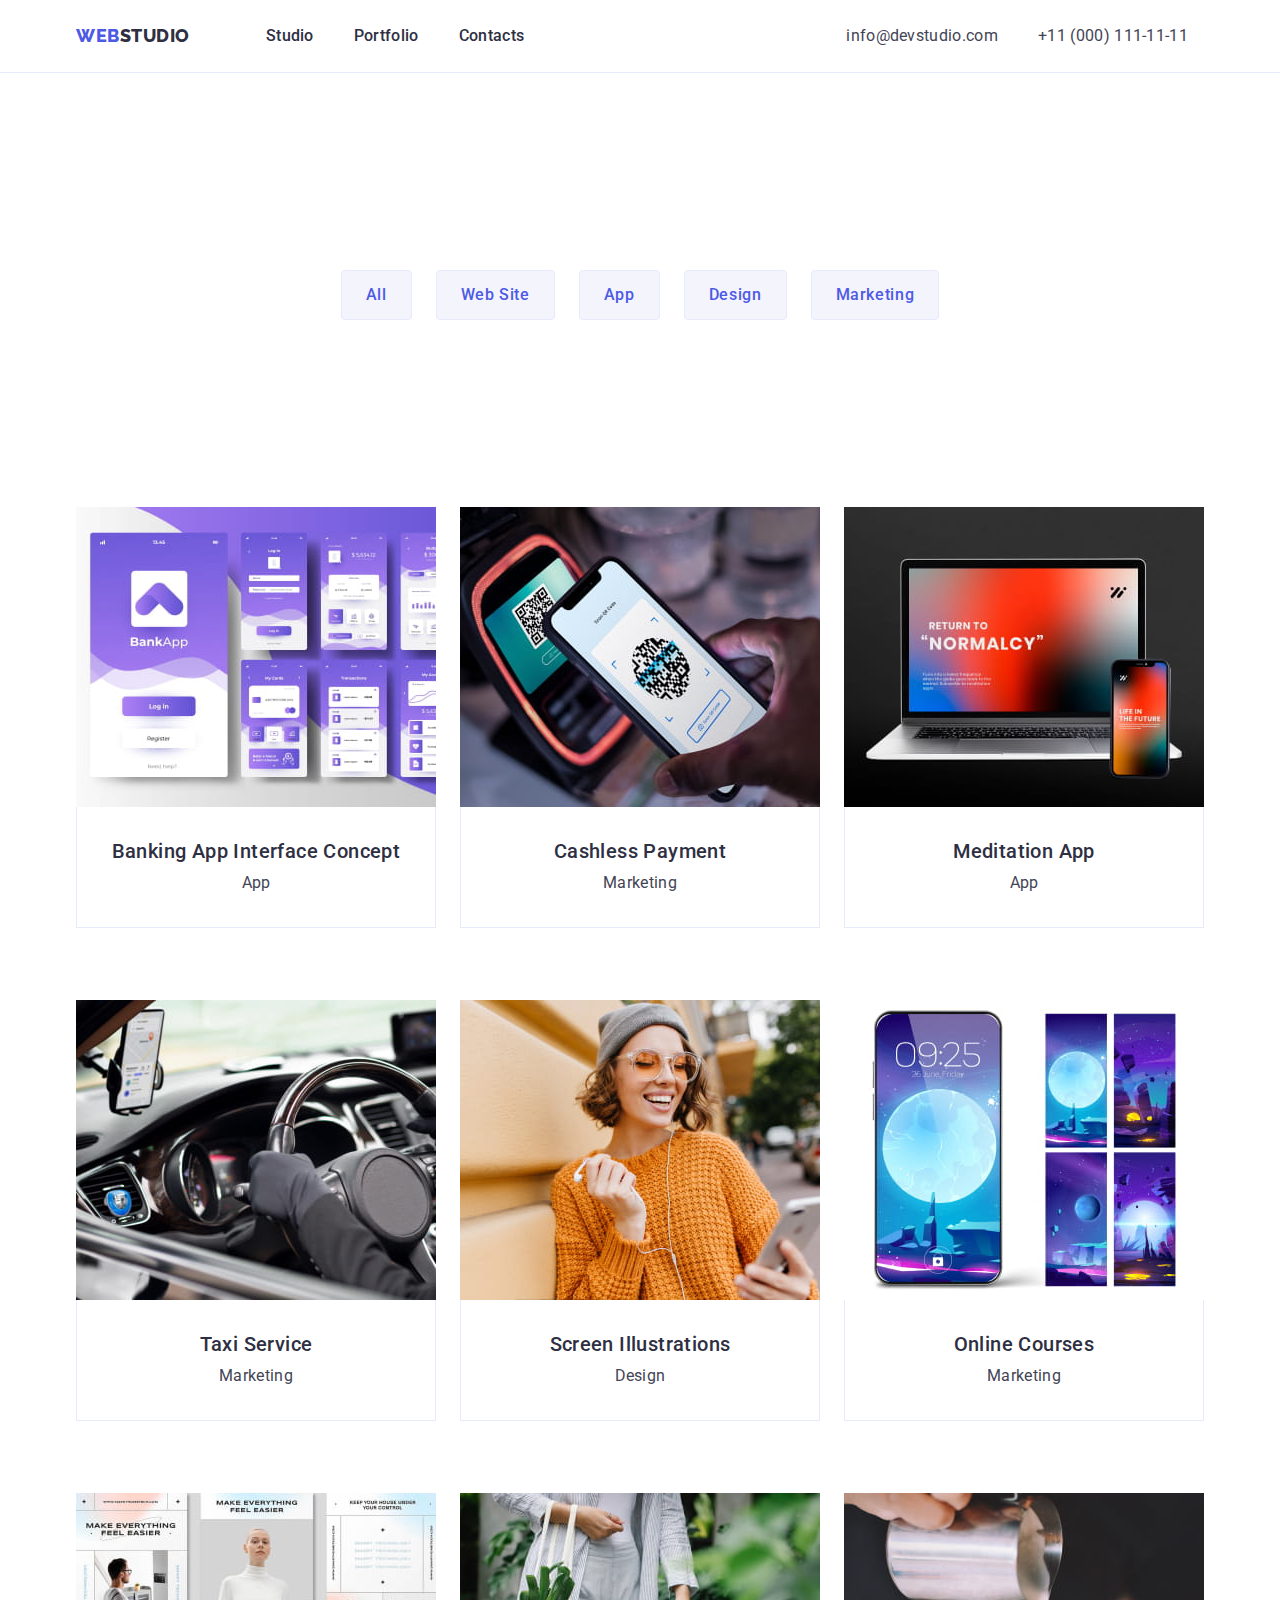
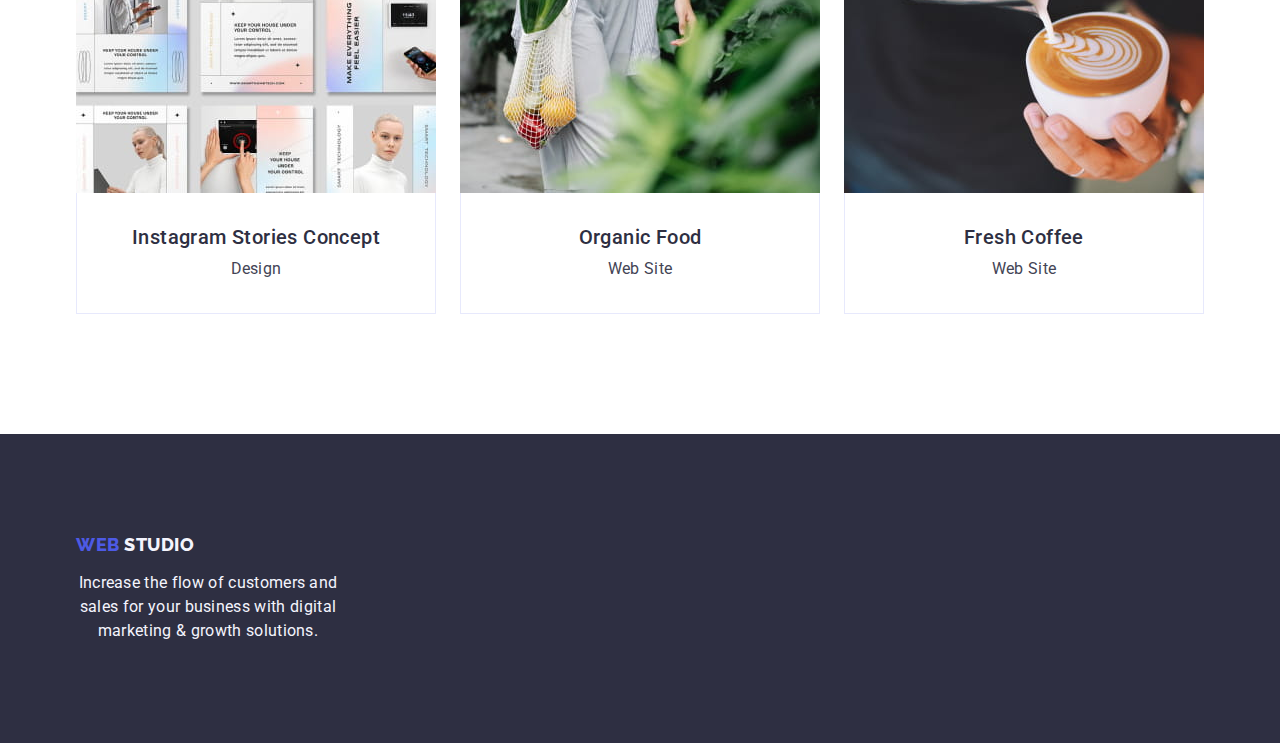
==== commit d18d7db8: "change22" ====
--- a/portfolio.html
+++ b/portfolio.html
@@ -5,10 +5,9 @@
     <meta http-equiv="X-UA-Compatible" content="IE=edge" />
     <meta name="viewport" content="width=device-width, initial-scale=1.0" />
     <title>Portfolio</title>
-    <link rel="stylesheet" href="./css/styles.css" />
-    <link rel="preconnect" href="https://fonts.googleapis.com" />
+     <link rel="preconnect" href="https://fonts.googleapis.com" />
     <link rel="preconnect" href="https://fonts.gstatic.com" crossorigin />
-    <link
+        <link
       href="https://fonts.googleapis.com/css2?family=Raleway:wght@800&family=Roboto:wght@400;500;700;900&display=swap"
       rel="stylesheet"
     />
@@ -82,11 +81,12 @@
                   width="360"
                   height="300"
                 />
-              </a>
+             
               <div class=" portfolio-cards">
                 <h2 class="subtitle-two">Banking App Interface Concept</h2>
                 <p class="description">App</p>
               </div>
+            </a>
             </li>
             <li class="card-set-item portfolio-item">
               <a class="link portfolio-link" href="./portfolio.html"
@@ -96,11 +96,12 @@
                   width="360"
                   height="300"
                 />
-              </a>
+              
               <div class=" portfolio-cards">
                 <h2 class="subtitle-two">Cashless Payment</h2>
                 <p class="description">Marketing</p>
               </div>
+            </a>
             </li>
             <li class="card-set-item portfolio-item">
               <a class="link portfolio-link" href="./portfolio.html"
@@ -110,11 +111,12 @@
                   width="360"
                   height="300"
                 />
-              </a>
+              
               <div class=" portfolio-cards">
                 <h2 class="subtitle-two">Meditation App</h2>
                 <p class="description">App</p>
               </div>
+            </a>
             </li>
             <!-- list two -->
             <li class="card-set-item portfolio-item">
@@ -125,11 +127,12 @@
                   width="360"
                   height="300"
                 />
-              </a>
+              
               <div class=" portfolio-cards">
                 <h2 class="subtitle-two">Taxi Service</h2>
                 <p class="description">Marketing</p>
               </div>
+            </a>
             </li>
             <li class="card-set-item portfolio-item">
               <a class="link" href="./portfolio.html"
@@ -139,11 +142,12 @@
                   width="360"
                   height="300"
                 />
-              </a>
+              
               <div class=" portfolio-cards">
                 <h2 class="subtitle-two">Screen Illustrations</h2>
                 <p class="description">Design</p>
               </div>
+            </a>
             </li>
             <li class="card-set-item portfolio-item">
               <a class="link" href="./portfolio.html"
@@ -153,11 +157,12 @@
                   width="360"
                   height="300"
                 />
-              </a>
+              
               <div class=" portfolio-cards">
                 <h2 class="subtitle-two">Online Courses</h2>
                 <p class="description">Marketing</p>
               </div>
+            </a>
             </li>
             <!-- list three -->
            <li class="card-set-item portfolio-item">
@@ -168,11 +173,12 @@
                   width="360"
                   height="300"
                 />
-              </a>
+            
               <div class=" portfolio-cards">
                 <h2 class="subtitle-two">Instagram Stories Concept</h2>
                 <p class="description">Design</p>
               </div>
+            </a>
             </li>
             <li class="card-set-item portfolio-item">
               <a class="link" href="./portfolio.html"
@@ -182,11 +188,12 @@
                   width="360"
                   height="300"
                 />
-              </a>
+              
               <div class=" portfolio-cards">
                 <h2 class="subtitle-two">Organic Food</h2>
                 <p class="description">Web Site</p>
               </div>
+            </a>
             </li>
 
             <li class="card-set-item portfolio-item">
@@ -197,11 +204,12 @@
                   width="360"
                   height="300"
                 />
-              </a>
+              
               <div class=" portfolio-cards">
                 <h2 class="subtitle-two">Fresh Coffee</h2>
                 <p class="description">Web Site</p>
               </div>
+            </a>
                         </li>
           </ul>
         </div>
--- a/css/styles.css
+++ b/css/styles.css
@@ -122,13 +122,16 @@
   display: flex;
   align-items: center;
   margin-right: 322px;
+  
+ 
+}
+.menu {
+  display: flex;
+  align-items: center;
+  gap: 40px;
   padding-top: 24px;
   padding-bottom: 24px;
-}
-.menu {
-  display: flex;
-  align-items: center;
-  gap: 40px;
+  
   
 }
 .menu-item {
@@ -146,8 +149,7 @@
 
 .address {
   font-style: normal;
-  padding-top: 24px;
-  padding-bottom: 24px;
+  
 }
 
 .address-menu-item {
@@ -341,5 +343,6 @@
       padding-left: 16px;
       padding-right: 16px;
       border: 1px solid var(--border-buttoms-color);
+      border-top: none;
       
     }
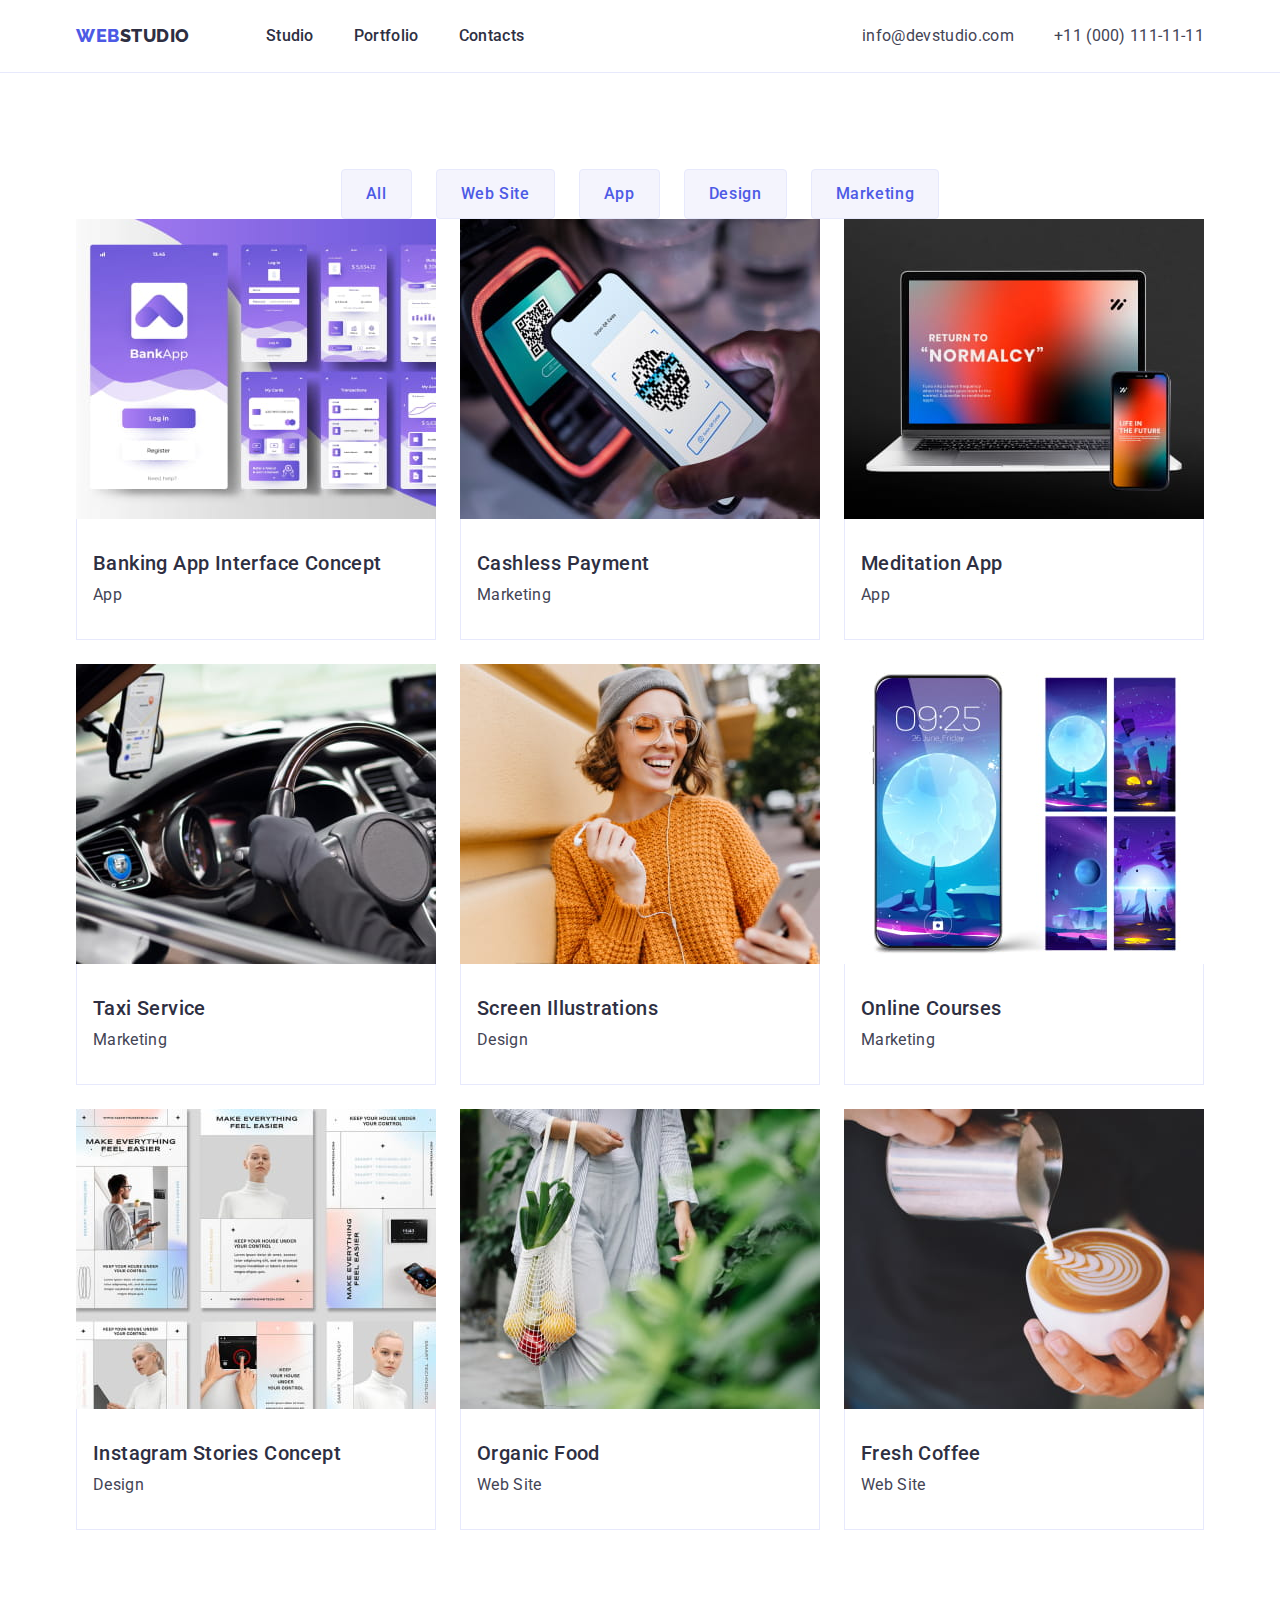
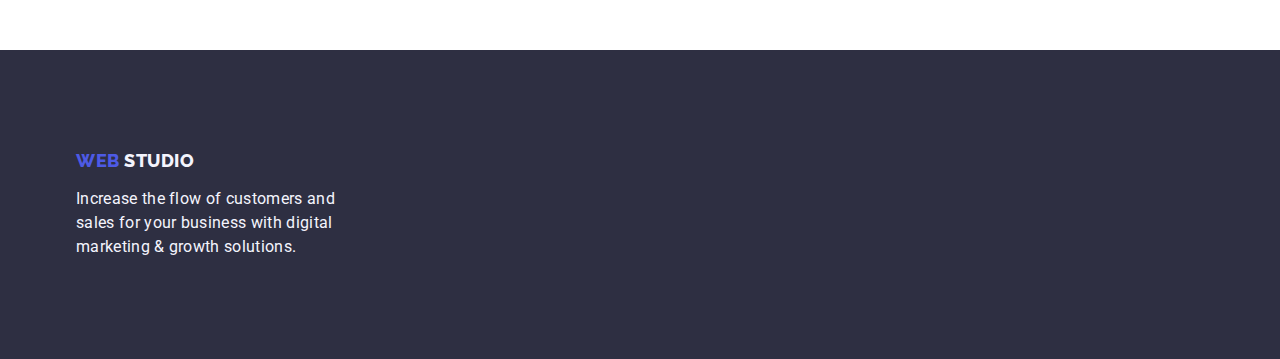
==== commit 79172173: "change103" ====
--- a/portfolio.html
+++ b/portfolio.html
@@ -57,7 +57,7 @@
 
       <section class="only-one section" >
         <div class="container">
-          <h1 class="subtitle-one" hidden>What we can to do</h1>
+          <h1 class="subtitle-one visually-hidden" >What we can to do</h1>
           <ul class="list menu-button">
             <li><button class="menu-button-item" type="button">All</button></li>
             <li>
--- a/css/styles.css
+++ b/css/styles.css
@@ -45,7 +45,7 @@
   display: flex;
   flex-wrap: wrap;
   gap: var(--indent);
-}
+  }
 .card-set-item {
   flex-basis: calc((100%- var(--indent) * var(--item)-1) / (var(--item)));
 }
@@ -74,7 +74,7 @@
   letter-spacing: 0.02em;
   color: var(--logo-color-part-two-top);
   margin-bottom: 8px;
-  text-align: center;
+  
 }
 .description {
   font-weight: 400;
@@ -82,7 +82,19 @@
   line-height: 1.5;
   letter-spacing: 0.02em;
   color: var(--primary-color);
-  text-align: center;
+ 
+}
+.visually-hidden{
+  position: absolute;
+  width: 1px;
+  height: 1px;
+  margin: -1px;
+  border: 0;
+  padding: 0;
+  white-space: nowrap;
+  clip-path: inset(100%);
+  clip: rect(0 0 0 0);
+  overflow: hidden;
 }
 
 /* ********************************************************header ******************************************************/
@@ -121,7 +133,7 @@
 .navigation {
   display: flex;
   align-items: center;
-  margin-right: 322px;
+  margin-right: auto;
   
  
 }
@@ -129,18 +141,20 @@
   display: flex;
   align-items: center;
   gap: 40px;
+  
+  
+  
+}
+.menu-item {
+  font-weight: 500;
+  font-style: normal;
+  font-size: 16px;
+  line-height: 1.5;
+  letter-spacing: 0.02em;
+  color: var(--background-color-hero-section);
   padding-top: 24px;
   padding-bottom: 24px;
-  
-  
-}
-.menu-item {
-  font-weight: 500;
-  font-style: normal;
-  font-size: 16px;
-  line-height: 1.5;
-  letter-spacing: 0.02em;
-  color: var(--background-color-hero-section);
+  display: block;
 }
 .menu-item:hover,
 .menu-item:focus {
@@ -219,11 +233,11 @@
 }
 .menu-characteristics {
   display: flex;
-  align-items: center;
   gap: var(--indent);
 }
 .menu-item-characteristics {
   width: 264px;
+ 
 }
 /**************************** section thre*************************************************************/
 .what-we-are-doing{
@@ -266,6 +280,7 @@
 .description-footer {
   color: var(--logo-color-part-two-down);
   width: 264px;
+  
 }
 .logo-name-two-part-down {
   color: var(--logo-color-part-two-down);
@@ -289,10 +304,8 @@
   min-width: 568px;
   margin-left: auto;
   margin-right: auto;
-  margin-bottom: 72px;
   gap: 24px; 
-padding-top: 101px;
-padding-bottom: 67px;}
+}
 .menu-button-item {
   font-family: var(--primary-font);
   font-weight: 500;
@@ -306,7 +319,7 @@
   border-radius: 4px;
   padding: 12px 24px;
   border: 1px solid var(--border-buttoms-color);
-  margin-bottom: 48px;
+  
   }
 
   
@@ -324,21 +337,18 @@
   line-height: 24px;
   letter-spacing: 0.02em;
   color: #2e2f42;
-  text-align: center;
-  margin-bottom: 8px;
-}
-
-.portfolio-item{
-  
-  margin-bottom: 48px;
-  
-  border-top: none;
-    }
-    .portfolio-item:nth-last-child(-n+3) {
-      margin-bottom: 0px
-    }
+    margin-bottom: 8px;
+
+}
+
+ .portfolio-item{
+  
+    border-top: none;      }
+    
+     
+    
     .portfolio-cards{
-            padding-top: 32px;
+      padding-top: 32px;
       padding-bottom: 32px;
       padding-left: 16px;
       padding-right: 16px;
